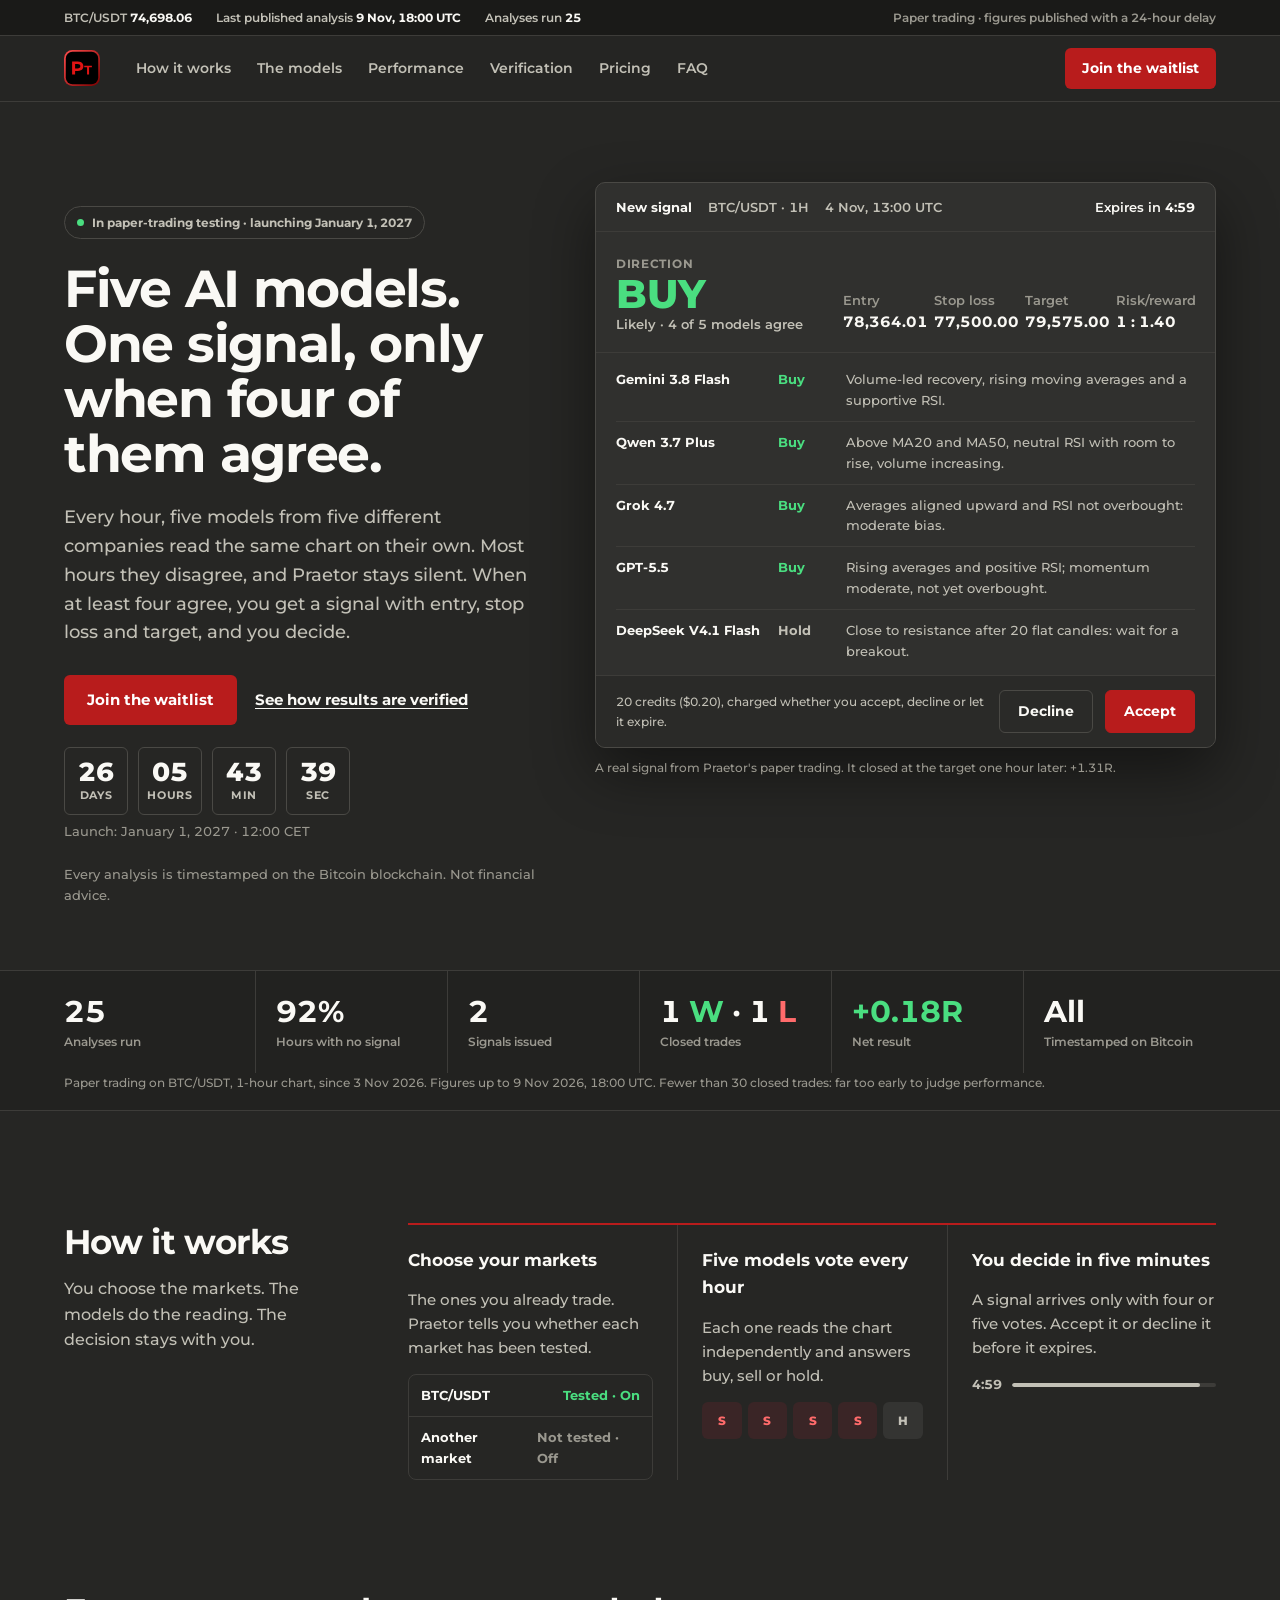
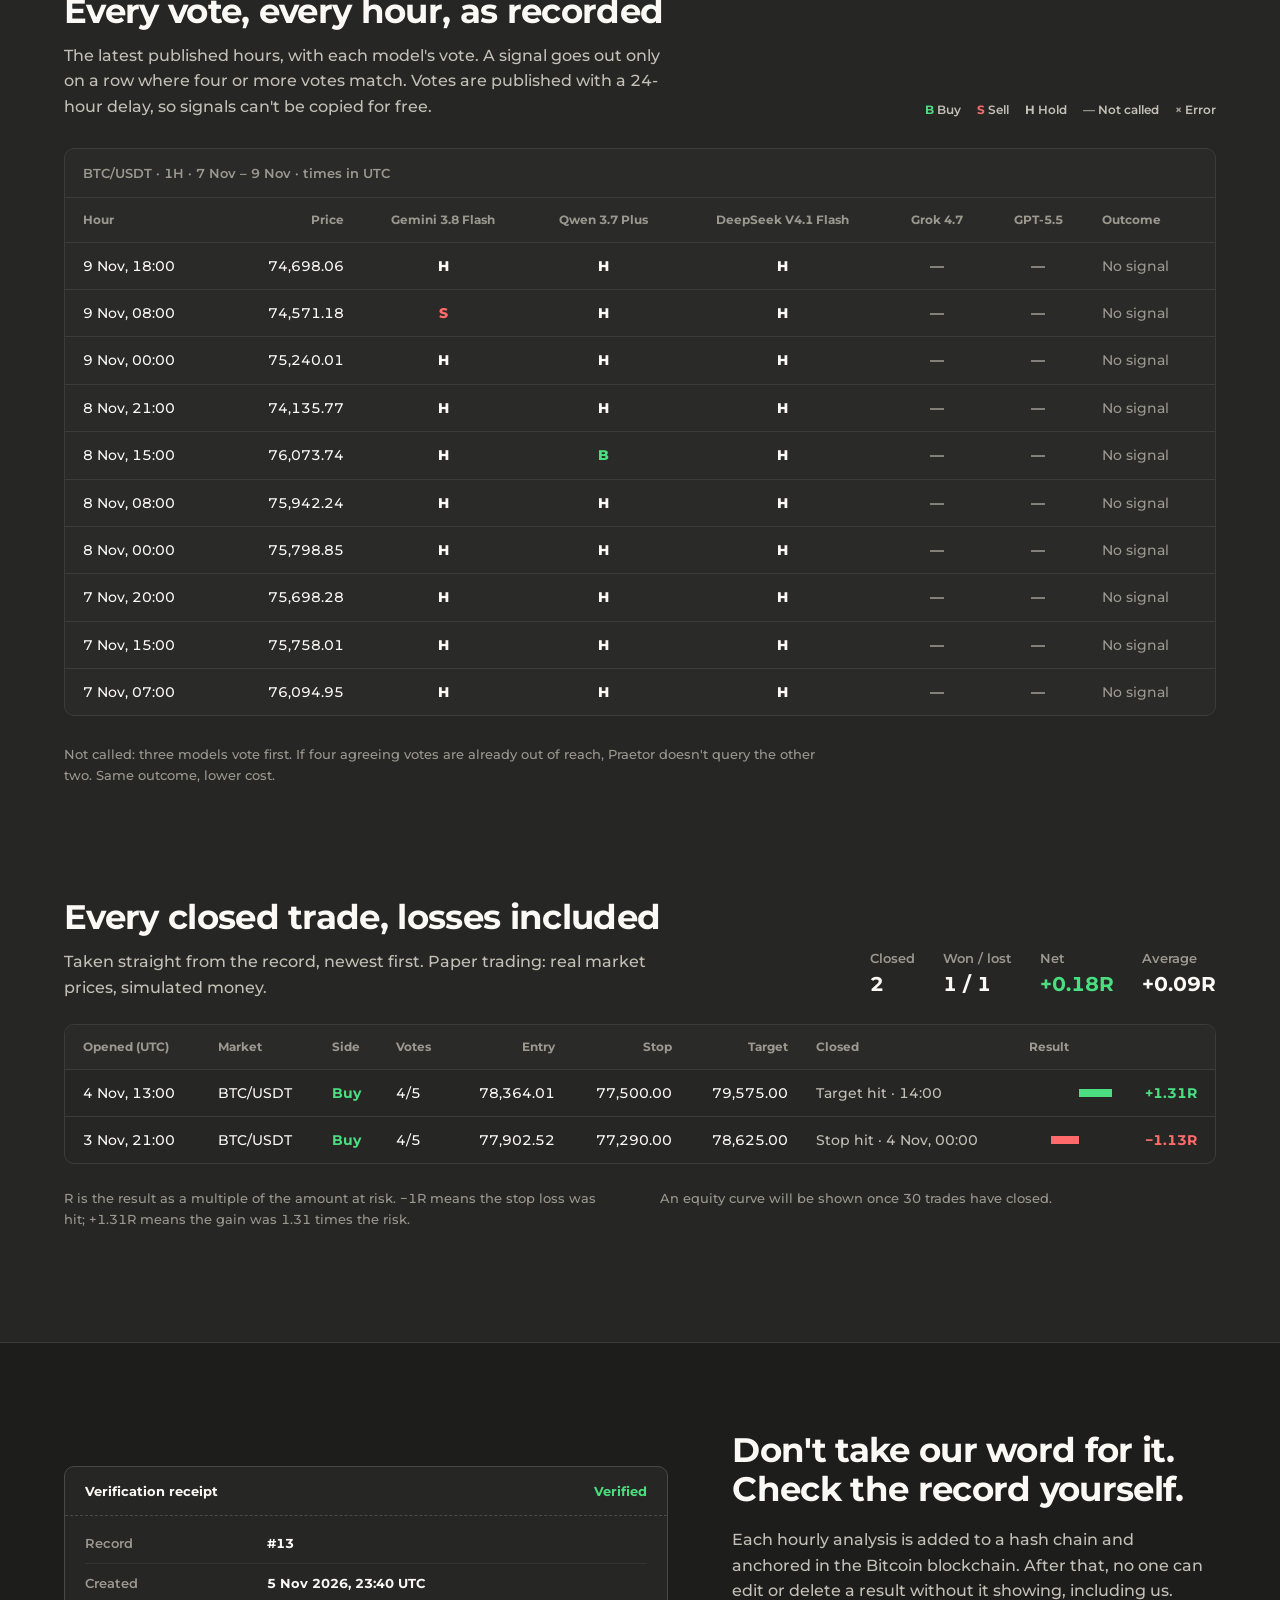
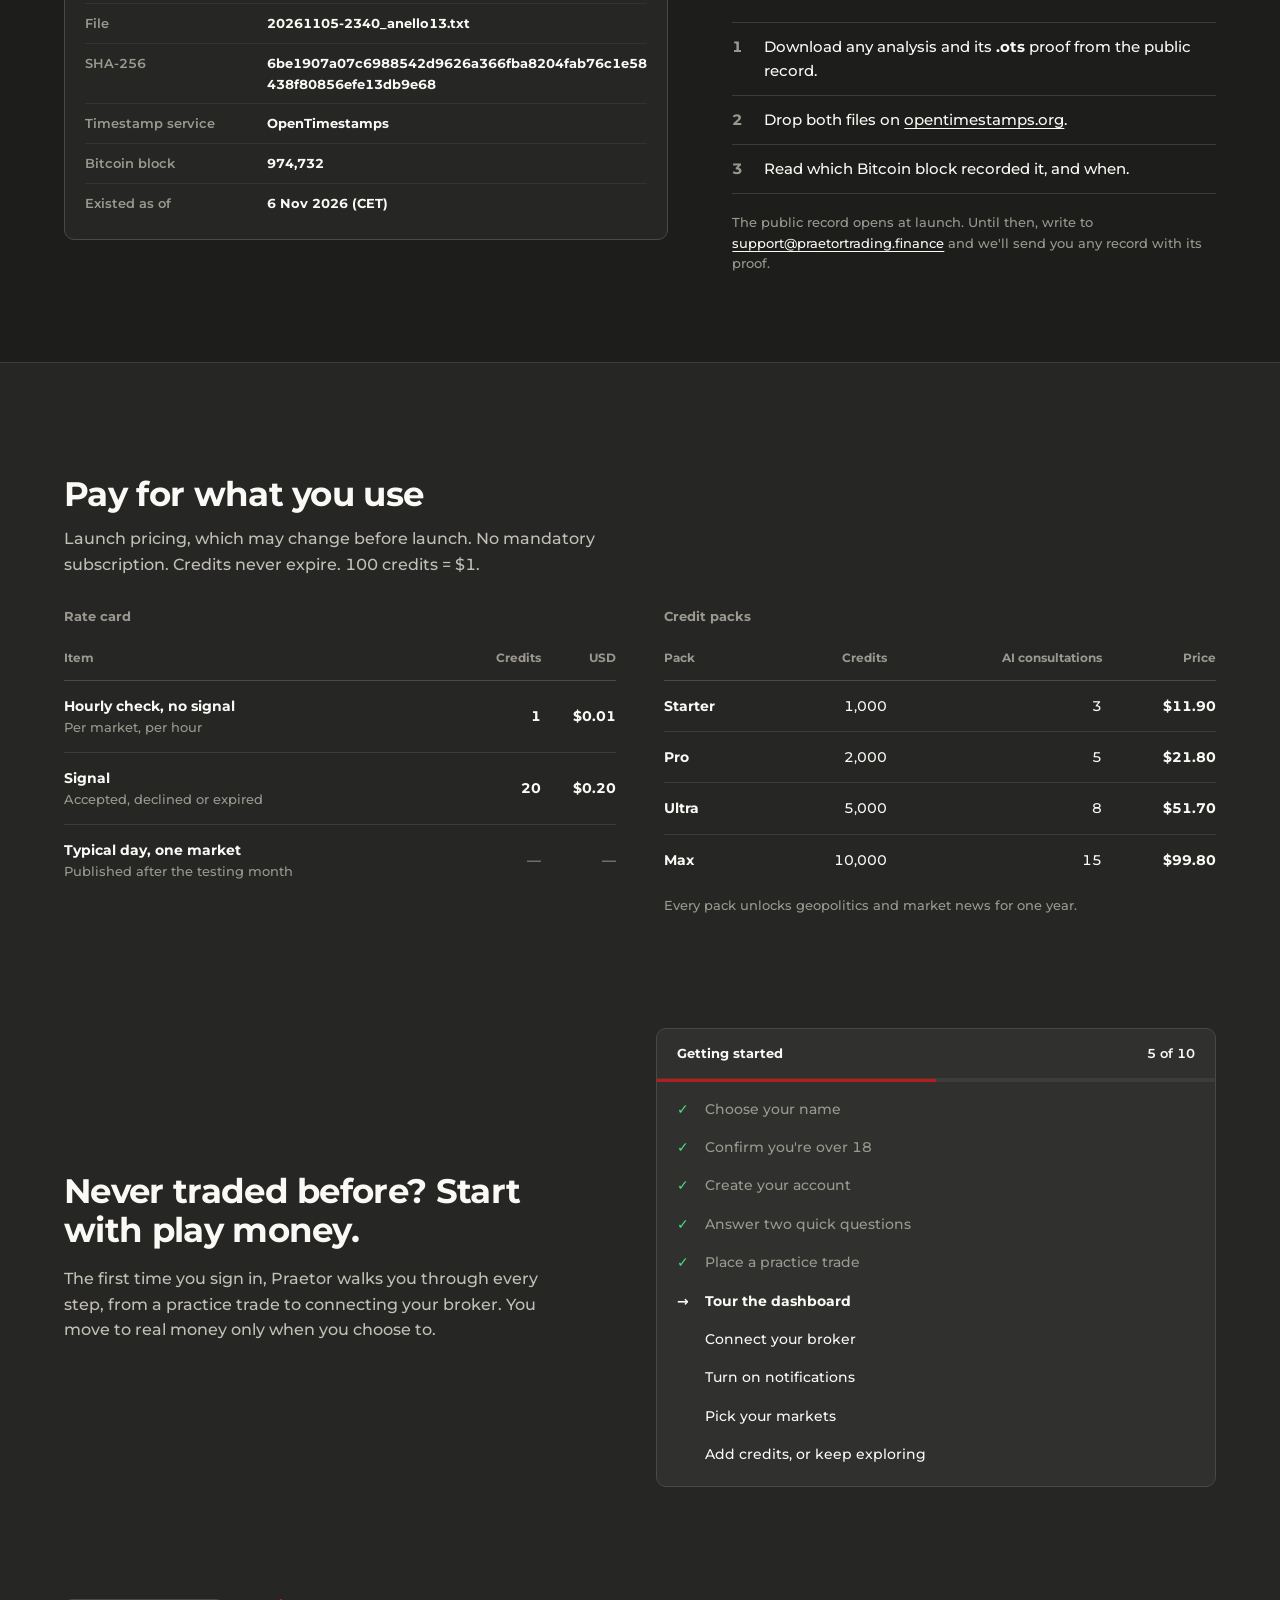
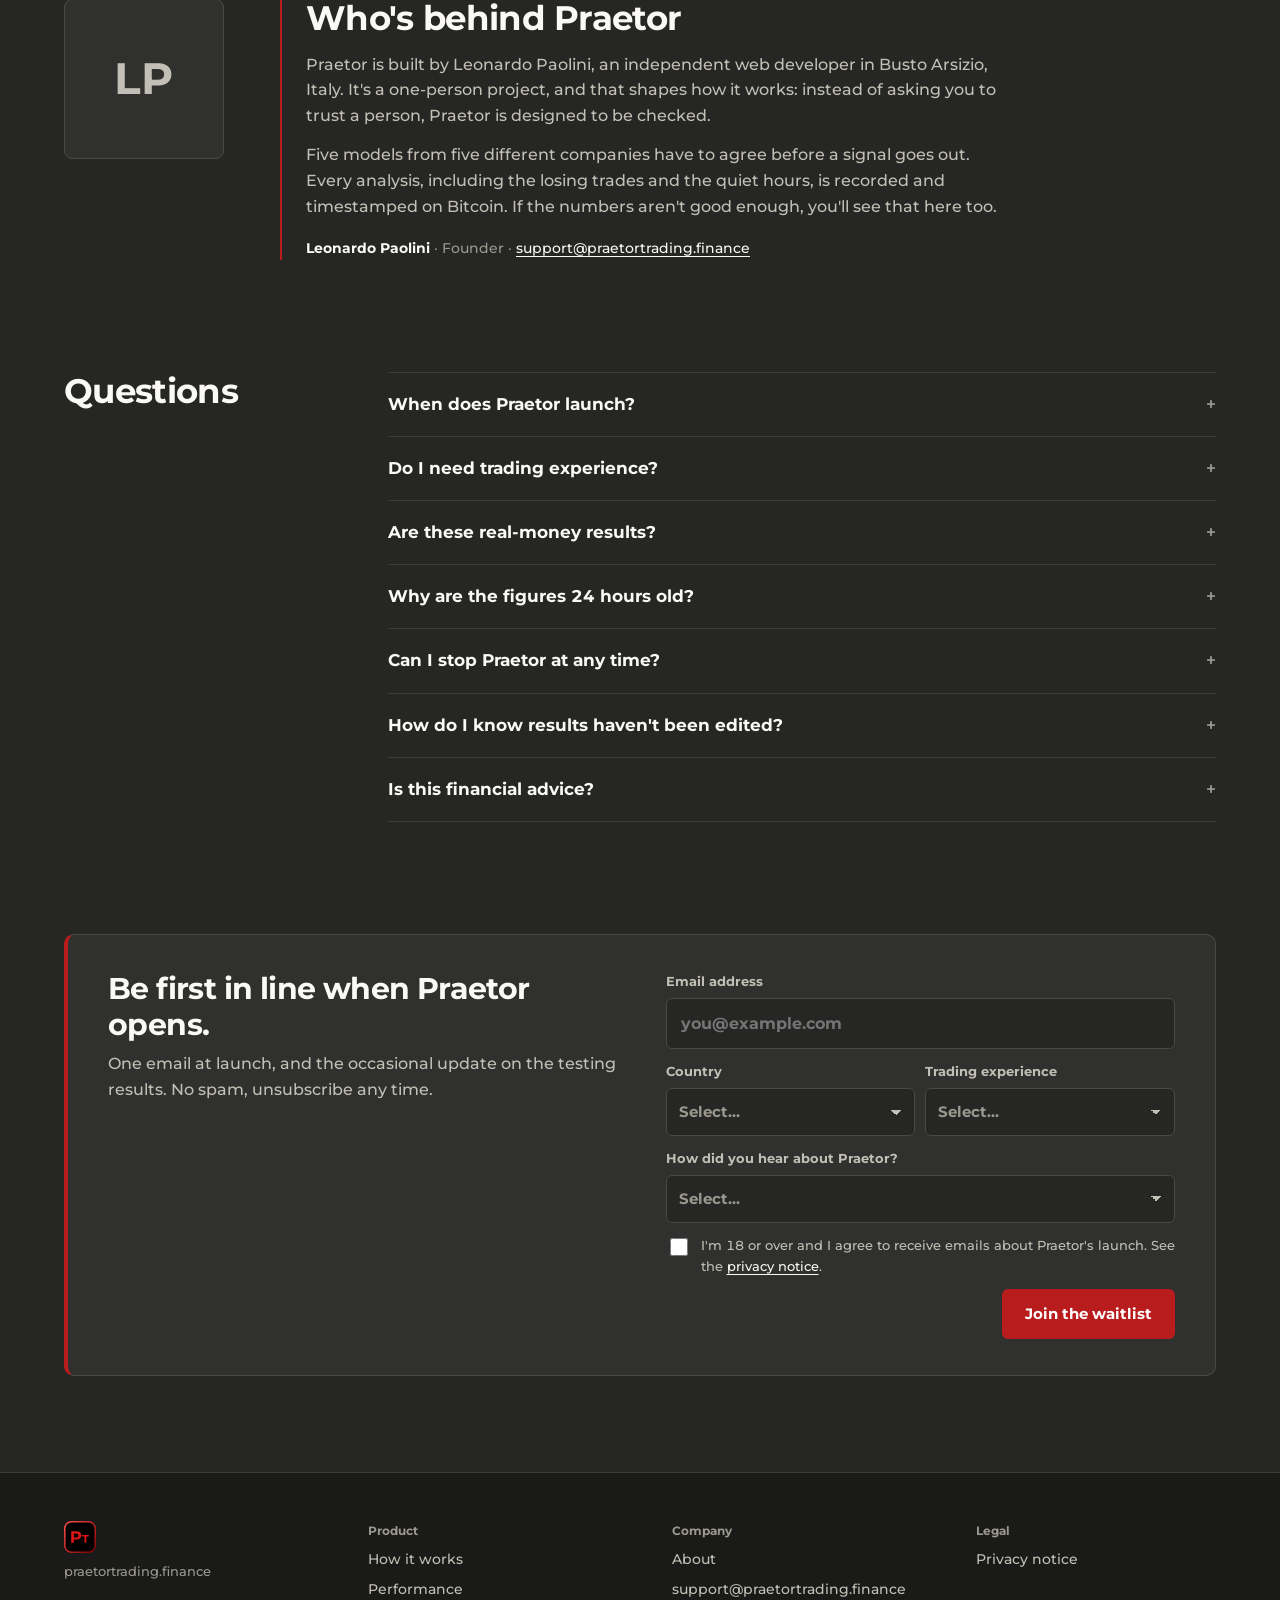
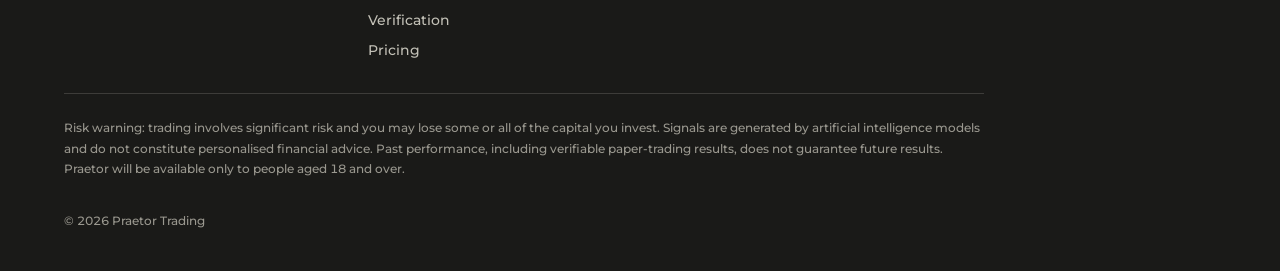
==== index.html @ 39a7a342 "Add files via upload" ====
<!doctype html>
<html lang="en">
<head>
<meta charset="utf-8">
<meta name="viewport" content="width=device-width, initial-scale=1">
<title>Praetor Trading — Five AI models, one signal</title>
<meta name="description" content="Every hour, five AI models from five different companies analyse the same market. Praetor sends a signal only when at least four agree. Every analysis is timestamped on the Bitcoin blockchain.">
<meta name="theme-color" content="#262624">
<meta property="og:type" content="website">
<meta property="og:title" content="Praetor Trading — Five AI models, one signal">
<meta property="og:description" content="A trading signal only when four of five AI models agree. Every analysis timestamped on Bitcoin.">
<meta property="og:url" content="https://praetortrading.finance/">
<link rel="canonical" href="https://praetortrading.finance/">
<link rel="icon" href="assets/logo.svg" type="image/svg+xml">
<link rel="preload" href="assets/fonts/montserrat-latin-700-normal.woff2" as="font" type="font/woff2" crossorigin>
<link rel="stylesheet" href="assets/styles.css">
<script src="assets/countdown.js" defer></script>
<script src="assets/live.js" defer></script>
</head>
<body>

<div class="strip" role="region" aria-label="Status">
<div class="wrap">
<span>BTC/USDT <b data-k="price">74,698.06</b></span>
<span>Last published analysis <b data-k="last">9 Nov, 18:00 UTC</b></span>
<span>Analyses run <b data-k="analyses">25</b></span>
<span class="asof">Paper trading · figures published with a 24-hour delay</span>
</div>
</div>

<header class="site-header">
<div class="wrap">
<a href="#top" aria-label="Praetor Trading home"><img src="assets/logo.svg" width="36" height="36" alt=""></a>
<nav class="nav" aria-label="Main">
<a href="#how">How it works</a>
<a href="#votes">The models</a>
<a href="#performance">Performance</a>
<a href="#verify">Verification</a>
<a href="#pricing">Pricing</a>
<a href="#faq">FAQ</a>
</nav>
<a class="btn btn-primary btn-sm cta" href="#waitlist">Join the waitlist</a>
</div>
</header>

<main id="top">

<section class="wrap hero" aria-labelledby="h-hero">
<div class="hero-copy">
<span class="notice"><i aria-hidden="true"></i>In paper-trading testing · launching January 1, 2027</span>
<h1 id="h-hero">Five AI models.<br>One signal, only when four of them agree.</h1>
<p class="lead">Every hour, five models from five different companies read the same chart on their own. Most hours they disagree, and Praetor stays silent. When at least four agree, you get a signal with entry, stop loss and target, and you decide.</p>
<div class="actions">
<a class="btn btn-primary" href="#waitlist">Join the waitlist</a>
<a href="#verify" style="font-size:15px;font-weight:700">See how results are verified</a>
</div>
<div class="countdown" data-launch="2027-01-01T11:00:00Z" aria-live="polite">
<div class="cd-units"><div><b data-cd="d">--</b><span>days</span></div><div><b data-cd="h">--</b><span>hours</span></div><div><b data-cd="m">--</b><span>min</span></div><div><b data-cd="s">--</b><span>sec</span></div></div>
<p class="cd-note small faint">Launch: January 1, 2027 · 12:00 CET</p>
</div>
<p class="small faint">Every analysis is timestamped on the Bitcoin blockchain. Not financial advice.</p>
</div>

<figure class="hero-visual" style="margin:0">
<div class="panel panel-elevated" role="group" aria-label="Example of a Praetor signal">
<div class="panel-head">
<span class="title">New signal</span>
<span>BTC/USDT · 1H</span>
<span>4 Nov, 13:00 UTC</span>
<span class="end">Expires in <b>4:59</b></span>
</div>
<div class="signal-main">
<div>
<div class="label">Direction</div>
<div class="direction gain">BUY</div>
<div class="small muted" style="font-weight:600">Likely · 4 of 5 models agree</div>
</div>
<div class="levels">
<div><span>Entry</span><b>78,364.01</b></div>
<div><span>Stop loss</span><b>77,500.00</b></div>
<div><span>Target</span><b>79,575.00</b></div>
<div><span>Risk/reward</span><b>1 : 1.40</b></div>
</div>
</div>
<div class="votes">
<div class="vote"><b>Gemini 3.8 Flash</b><b class="gain">Buy</b><span>Volume-led recovery, rising moving averages and a supportive RSI.</span></div>
<div class="vote"><b>Qwen 3.7 Plus</b><b class="gain">Buy</b><span>Above MA20 and MA50, neutral RSI with room to rise, volume increasing.</span></div>
<div class="vote"><b>Grok 4.7</b><b class="gain">Buy</b><span>Averages aligned upward and RSI not overbought: moderate bias.</span></div>
<div class="vote"><b>GPT-5.5</b><b class="gain">Buy</b><span>Rising averages and positive RSI; momentum moderate, not yet overbought.</span></div>
<div class="vote"><b>DeepSeek V4.1 Flash</b><b class="muted">Hold</b><span>Close to resistance after 20 flat candles: wait for a breakout.</span></div>
</div>
<div class="panel-foot">
<p>20 credits ($0.20), charged whether you accept, decline or let it expire.</p>
<span class="fake-btn" aria-hidden="true">Decline</span>
<span class="fake-btn primary" aria-hidden="true">Accept</span>
</div>
</div>
<figcaption class="xsmall faint">A real signal from Praetor's paper trading. It closed at the target one hour later: +1.31R.</figcaption>
</figure>
</section>

<section class="band" aria-label="Activity so far">
<div class="wrap">
<dl class="stats">
<div><dt>Analyses run</dt><dd data-k="analyses">25</dd></div>
<div><dt>Hours with no signal</dt><dd data-k="nosignal">92%</dd></div>
<div><dt>Signals issued</dt><dd data-k="signals">2</dd></div>
<div><dt>Closed trades</dt><dd data-k="wl">1 <span class="gain">W</span> · 1 <span class="loss">L</span></dd></div>
<div><dt>Net result</dt><dd data-k="net" class="gain">+0.18R</dd></div>
<div><dt>Timestamped on Bitcoin</dt><dd>All</dd></div>
</dl>
<p class="band-note">Paper trading on BTC/USDT, 1-hour chart, since <span data-k="since">3 Nov 2026</span>. Figures up to <span data-k="asof">9 Nov 2026, 18:00 UTC</span>. <span data-k="judge">Fewer than 30 closed trades: far too early to judge performance.</span></p>
</div>
</section>

<section id="how" class="wrap section how" aria-labelledby="h-how">
<div class="how-intro">
<h2 id="h-how" class="h2">How it works</h2>
<p class="muted" style="max-width:340px">You choose the markets. The models do the reading. The decision stays with you.</p>
</div>
<ol class="steps">
<li>
<h3>Choose your markets</h3>
<p>The ones you already trade. Praetor tells you whether each market has been tested.</p>
<div class="mini-list" aria-hidden="true">
<div><b>BTC/USDT</b><span class="gain" style="font-weight:700">Tested · On</span></div>
<div><b>Another market</b><span class="faint" style="font-weight:700">Not tested · Off</span></div>
</div>
</li>
<li>
<h3>Five models vote every hour</h3>
<p>Each one reads the chart independently and answers buy, sell or hold.</p>
<div class="chips" aria-hidden="true"><span class="s">S</span><span class="s">S</span><span class="s">S</span><span class="s">S</span><span>H</span></div>
</li>
<li>
<h3>You decide in five minutes</h3>
<p>A signal arrives only with four or five votes. Accept it or decline it before it expires.</p>
<div class="timer" aria-hidden="true"><span>4:59</span><i></i></div>
</li>
</ol>
</section>

<section id="votes" class="wrap section stack" aria-labelledby="h-votes">
<div class="split-head">
<div>
<h2 id="h-votes" class="h2">Every vote, every hour, as recorded</h2>
<p class="lead">The latest published hours, with each model's vote. A signal goes out only on a row where four or more votes match. Votes are published with a 24-hour delay, so signals can't be copied for free.</p>
</div>
<div class="legend"><span><b class="gain">B</b> Buy</span><span><b class="loss">S</b> Sell</span><span><b>H</b> Hold</span><span><b class="faint">—</b> Not called</span><span><b class="faint">×</b> Error</span></div>
</div>
<div class="table-wrap tinted">
<table class="matrix">
<caption data-k="matrixcap">BTC/USDT · 1H · 7 Nov – 9 Nov · times in UTC</caption>
<thead><tr>
<th scope="col">Hour</th><th scope="col" class="num">Price</th>
<th scope="col" class="c">Gemini 3.8 Flash</th><th scope="col" class="c">Qwen 3.7 Plus</th><th scope="col" class="c">DeepSeek V4.1 Flash</th><th scope="col" class="c">Grok 4.7</th><th scope="col" class="c">GPT-5.5</th>
<th scope="col">Outcome</th>
</tr></thead>
<tbody id="matrix-body">
<tr><td>9 Nov, 18:00</td><td class="num">74,698.06</td><td class="c">H</td><td class="c">H</td><td class="c">H</td><td class="c nc">—</td><td class="c nc">—</td><td class="faint">No signal</td></tr>
<tr><td>9 Nov, 08:00</td><td class="num">74,571.18</td><td class="c loss">S</td><td class="c">H</td><td class="c">H</td><td class="c nc">—</td><td class="c nc">—</td><td class="faint">No signal</td></tr>
<tr><td>9 Nov, 00:00</td><td class="num">75,240.01</td><td class="c">H</td><td class="c">H</td><td class="c">H</td><td class="c nc">—</td><td class="c nc">—</td><td class="faint">No signal</td></tr>
<tr><td>8 Nov, 21:00</td><td class="num">74,135.77</td><td class="c">H</td><td class="c">H</td><td class="c">H</td><td class="c nc">—</td><td class="c nc">—</td><td class="faint">No signal</td></tr>
<tr><td>8 Nov, 15:00</td><td class="num">76,073.74</td><td class="c">H</td><td class="c gain">B</td><td class="c">H</td><td class="c nc">—</td><td class="c nc">—</td><td class="faint">No signal</td></tr>
<tr><td>8 Nov, 08:00</td><td class="num">75,942.24</td><td class="c">H</td><td class="c">H</td><td class="c">H</td><td class="c nc">—</td><td class="c nc">—</td><td class="faint">No signal</td></tr>
<tr><td>8 Nov, 00:00</td><td class="num">75,798.85</td><td class="c">H</td><td class="c">H</td><td class="c">H</td><td class="c nc">—</td><td class="c nc">—</td><td class="faint">No signal</td></tr>
<tr><td>7 Nov, 20:00</td><td class="num">75,698.28</td><td class="c">H</td><td class="c">H</td><td class="c">H</td><td class="c nc">—</td><td class="c nc">—</td><td class="faint">No signal</td></tr>
<tr><td>7 Nov, 15:00</td><td class="num">75,758.01</td><td class="c">H</td><td class="c">H</td><td class="c">H</td><td class="c nc">—</td><td class="c nc">—</td><td class="faint">No signal</td></tr>
<tr><td>7 Nov, 07:00</td><td class="num">76,094.95</td><td class="c">H</td><td class="c">H</td><td class="c">H</td><td class="c nc">—</td><td class="c nc">—</td><td class="faint">No signal</td></tr>
</tbody>
</table>
</div>
<p class="small faint" style="max-width:760px">Not called: three models vote first. If four agreeing votes are already out of reach, Praetor doesn't query the other two. Same outcome, lower cost.</p>
</section>

<section id="performance" class="wrap section stack" aria-labelledby="h-perf" style="gap:24px">
<div class="split-head">
<div>
<h2 id="h-perf" class="h2">Every closed trade, losses included</h2>
<p class="lead">Taken straight from the record, newest first. Paper trading: real market prices, simulated money.</p>
</div>
<dl class="summary">
<div><dt>Closed</dt><dd data-k="closed">2</dd></div>
<div><dt>Won / lost</dt><dd data-k="wl2">1 / 1</dd></div>
<div><dt>Net</dt><dd data-k="net" class="gain">+0.18R</dd></div>
<div><dt>Average</dt><dd data-k="avg">+0.09R</dd></div>
</dl>
</div>
<div class="table-wrap">
<table class="perf">
<thead><tr>
<th scope="col">Opened (UTC)</th><th scope="col">Market</th><th scope="col">Side</th><th scope="col">Votes</th>
<th scope="col" class="num">Entry</th><th scope="col" class="num">Stop</th><th scope="col" class="num">Target</th>
<th scope="col">Closed</th><th scope="col" style="width:200px">Result</th>
</tr></thead>
<tbody id="perf-body">
<tr><td>4 Nov, 13:00</td><td>BTC/USDT</td><td class="gain"><b>Buy</b></td><td>4/5</td><td class="num">78,364.01</td><td class="num">77,500.00</td><td class="num">79,575.00</td><td class="muted">Target hit · 14:00</td><td><div class="rbar"><i><span style="width:50%"></span><span style="width:32.8%;background:var(--gain)"></span></i><b class="gain">+1.31R</b></div></td></tr>
<tr><td>3 Nov, 21:00</td><td>BTC/USDT</td><td class="gain"><b>Buy</b></td><td>4/5</td><td class="num">77,902.52</td><td class="num">77,290.00</td><td class="num">78,625.00</td><td class="muted">Stop hit · 4 Nov, 00:00</td><td><div class="rbar"><i style="justify-content:flex-end"><span style="width:28.2%;background:var(--loss)"></span><span style="width:50%"></span></i><b class="loss">−1.13R</b></div></td></tr>
</tbody>
</table>
</div>
<div class="foot-notes">
<span>R is the result as a multiple of the amount at risk. −1R means the stop loss was hit; +1.31R means the gain was 1.31 times the risk.</span>
<span>An equity curve will be shown once 30 trades have closed.</span>
</div>
</section>

<section id="verify" class="verify" aria-labelledby="h-verify">
<div class="wrap">
<div class="receipt">
<div class="receipt-head"><span>Verification receipt</span><span class="gain">Verified</span></div>
<dl>
<div><dt>Record</dt><dd>#13</dd></div>
<div><dt>Created</dt><dd>5 Nov 2026, 23:40 UTC</dd></div>
<div><dt>File</dt><dd>20261105-2340_anello13.txt</dd></div>
<div><dt>SHA-256</dt><dd>6be1907a07c6988542d9626a366fba8204fab76c1e58438f80856efe13db9e68</dd></div>
<div><dt>Timestamp service</dt><dd>OpenTimestamps</dd></div>
<div><dt>Bitcoin block</dt><dd>974,732</dd></div>
<div><dt>Existed as of</dt><dd>6 Nov 2026 (CET)</dd></div>
</dl>
</div>
<div class="verify-copy">
<h2 id="h-verify" class="h2">Don't take our word for it. Check the record yourself.</h2>
<p class="muted">Each hourly analysis is added to a hash chain and anchored in the Bitcoin blockchain. After that, no one can edit or delete a result without it showing, including us.</p>
<ol class="numbered">
<li><b>1</b><span>Download any analysis and its <b>.ots</b> proof from the public record.</span></li>
<li><b>2</b><span>Drop both files on <a href="https://opentimestamps.org" rel="noopener">opentimestamps.org</a>.</span></li>
<li><b>3</b><span>Read which Bitcoin block recorded it, and when.</span></li>
</ol>
<p class="small faint">The public record opens at launch. Until then, write to <a href="mailto:support@praetortrading.finance">support@praetortrading.finance</a> and we'll send you any record with its proof.</p>
</div>
</div>
</section>

<section id="pricing" class="wrap section stack" aria-labelledby="h-pricing">
<div style="display:flex;flex-direction:column;gap:12px">
<h2 id="h-pricing" class="h2">Pay for what you use</h2>
<p class="lead">Launch pricing, which may change before launch. No mandatory subscription. Credits never expire. 100 credits = $1.</p>
</div>
<div class="pricing">
<div>
<span class="small faint" style="font-weight:700">Rate card</span>
<table class="plain">
<thead><tr><th scope="col">Item</th><th scope="col" class="num">Credits</th><th scope="col" class="num">USD</th></tr></thead>
<tbody>
<tr><td><b>Hourly check, no signal</b><span class="sub">Per market, per hour</span></td><td class="num"><b>1</b></td><td class="num"><b>$0.01</b></td></tr>
<tr><td><b>Signal</b><span class="sub">Accepted, declined or expired</span></td><td class="num"><b>20</b></td><td class="num"><b>$0.20</b></td></tr>
<tr><td><b>Typical day, one market</b><span class="sub">Published after the testing month</span></td><td class="num faint">—</td><td class="num faint">—</td></tr>
</tbody>
</table>
</div>
<div>
<span class="small faint" style="font-weight:700">Credit packs</span>
<div style="overflow-x:auto">
<table class="plain" style="min-width:440px">
<thead><tr><th scope="col">Pack</th><th scope="col" class="num">Credits</th><th scope="col" class="num">AI consultations</th><th scope="col" class="num">Price</th></tr></thead>
<tbody>
<tr><td><b>Starter</b></td><td class="num">1,000</td><td class="num">3</td><td class="num"><b>$11.90</b></td></tr>
<tr><td><b>Pro</b></td><td class="num">2,000</td><td class="num">5</td><td class="num"><b>$21.80</b></td></tr>
<tr><td><b>Ultra</b></td><td class="num">5,000</td><td class="num">8</td><td class="num"><b>$51.70</b></td></tr>
<tr><td><b>Max</b></td><td class="num">10,000</td><td class="num">15</td><td class="num"><b>$99.80</b></td></tr>
</tbody>
</table>
</div>
<span class="small faint">Every pack unlocks geopolitics and market news for one year.</span>
</div>
</div>
</section>

<section class="wrap section onboard" aria-labelledby="h-start">
<div>
<h2 id="h-start" class="h2">Never traded before? Start with play money.</h2>
<p class="muted" style="max-width:480px">The first time you sign in, Praetor walks you through every step, from a practice trade to connecting your broker. You move to real money only when you choose to.</p>
</div>
<div class="panel checklist" aria-label="Getting started checklist, example">
<div class="panel-head"><span class="title">Getting started</span><span class="end faint">5 of 10</span></div>
<div class="progress"><i></i></div>
<ol>
<li class="done"><span aria-hidden="true">✓</span>Choose your name</li>
<li class="done"><span aria-hidden="true">✓</span>Confirm you're over 18</li>
<li class="done"><span aria-hidden="true">✓</span>Create your account</li>
<li class="done"><span aria-hidden="true">✓</span>Answer two quick questions</li>
<li class="done"><span aria-hidden="true">✓</span>Place a practice trade</li>
<li class="now"><span aria-hidden="true">→</span>Tour the dashboard</li>
<li><span></span>Connect your broker</li>
<li><span></span>Turn on notifications</li>
<li><span></span>Pick your markets</li>
<li><span></span>Add credits, or keep exploring</li>
</ol>
</div>
</section>

<section id="about" class="wrap section founder" aria-labelledby="h-about">
<div class="portrait">
<!-- PHOTO: replace this div with <img src="assets/leonardo.jpg" alt="Leonardo Paolini" width="160" height="160"> -->
<div class="avatar" role="img" aria-label="Leonardo Paolini">LP</div>
</div>
<div class="founder-copy">
<h2 id="h-about" class="h2">Who's behind Praetor</h2>
<p>Praetor is built by Leonardo Paolini, an independent web developer in Busto Arsizio, Italy. It's a one-person project, and that shapes how it works: instead of asking you to trust a person, Praetor is designed to be checked.</p>
<p>Five models from five different companies have to agree before a signal goes out. Every analysis, including the losing trades and the quiet hours, is recorded and timestamped on Bitcoin. If the numbers aren't good enough, you'll see that here too.</p>
<p class="sign"><b>Leonardo Paolini</b><span class="faint"> · Founder · <a href="mailto:support@praetortrading.finance">support@praetortrading.finance</a></span></p>
</div>
</section>

<section id="faq" class="wrap section faq" aria-labelledby="h-faq">
<h2 id="h-faq" class="h2">Questions</h2>
<div class="faq-list">
<details><summary>When does Praetor launch?</summary><p>Praetor launches on January 1, 2027 at 12:00 CET. Until then it is being tested with paper trading. Join the waitlist and we'll email you when it opens.</p></details>
<details><summary>Do I need trading experience?</summary><p>No. You choose your markets, receive signals and decide whether to accept them. The onboarding starts with a practice trade using play money.</p></details>
<details><summary>Are these real-money results?</summary><p>No. The figures on this page come from paper trading: real market prices, simulated money.</p></details>
<details><summary>Why are the figures 24 hours old?</summary><p>So that the signals stay useful to the people who pay for them. The full record, with nothing removed, is still public after the delay.</p></details>
<details><summary>Can I stop Praetor at any time?</summary><p>Yes. You can pause signals whenever you like, or stop Praetor completely. Stopping closes any open trades.</p></details>
<details><summary>How do I know results haven't been edited?</summary><p>Every analysis is anchored in the Bitcoin blockchain, so it can be checked independently on opentimestamps.org.</p></details>
<details><summary>Is this financial advice?</summary><p>No. Signals are generated by AI models and are not personalised financial advice. Every trade is your decision.</p></details>
</div>
</section>

<section id="waitlist" class="wrap waitlist" aria-labelledby="h-waitlist">
<div class="waitlist-box">
<div>
<h2 id="h-waitlist">Be first in line when Praetor opens.</h2>
<p class="muted">One email at launch, and the occasional update on the testing results. No spam, unsubscribe any time.</p>
</div>
<!-- WAITLIST: Brevo form "Waitlist sito". Field names match the Brevo contact attributes. -->
<form class="form" id="waitlist-form" action="https://54488803.sibforms.com/serve/[base64]" method="post">
<label class="field">Email address
<input type="email" name="EMAIL" autocomplete="email" required placeholder="you@example.com">
</label>
<div class="form-row">
<label class="field">Country
<select name="PAESE" autocomplete="country-name" required>
<option value="" selected disabled>Select…</option>
<option>United States</option><option>United Kingdom</option><option>Italy</option><option>Germany</option><option>France</option><option>Canada</option><option>Spain</option><option>Netherlands</option><option>Switzerland</option><option>Australia</option><option>Other</option>
</select>
</label>
<label class="field">Trading experience
<select name="EXPERIENCE" required>
<option value="" selected disabled>Select…</option>
<option>New to trading</option><option>Some experience</option><option>Experienced trader</option>
</select>
</label>
</div>
<label class="field">How did you hear about Praetor?
<select name="SOURCE" required>
<option value="" selected disabled>Select…</option>
<option>TikTok</option><option>YouTube</option><option>Instagram</option><option>X (Twitter)</option><option>Facebook</option><option>Friend or family</option><option>Search engine</option><option>Other</option>
</select>
</label>
<label class="consent"><input type="checkbox" name="OPT_IN" value="1" required><span>I'm 18 or over and I agree to receive emails about Praetor's launch. See the <a href="privacy.html">privacy notice</a>.</span></label>
<input class="hp" type="text" name="email_address_check" value="" tabindex="-1" autocomplete="off" aria-hidden="true">
<input type="hidden" name="locale" value="en">
<button class="btn btn-primary" type="submit">Join the waitlist</button>
<p class="form-msg" role="status" hidden></p>
</form>
</div>
</section>

</main>

<footer class="site-footer">
<div class="wrap">
<div class="footer-cols">
<div><img src="assets/logo.svg" width="32" height="32" alt="Praetor Trading"><span class="small faint">praetortrading.finance</span></div>
<nav aria-label="Product"><b>Product</b><a href="#how">How it works</a><a href="#performance">Performance</a><a href="#verify">Verification</a><a href="#pricing">Pricing</a></nav>
<nav aria-label="Company"><b>Company</b><a href="#about">About</a><a href="mailto:support@praetortrading.finance">support@praetortrading.finance</a></nav>
<nav aria-label="Legal"><b>Legal</b><a href="privacy.html">Privacy notice</a></nav>
</div>
<p class="risk">Risk warning: trading involves significant risk and you may lose some or all of the capital you invest. Signals are generated by artificial intelligence models and do not constitute personalised financial advice. Past performance, including verifiable paper-trading results, does not guarantee future results. Praetor will be available only to people aged 18 and over.</p>
<span class="xsmall faint">© 2026 Praetor Trading</span>
</div>
</footer>

</body>
</html>
---- assets/styles.css ----
/* Praetor Trading — public site styles */
@font-face{font-family:"Montserrat";font-style:normal;font-weight:500;font-display:swap;src:url(fonts/montserrat-latin-500-normal.woff2) format("woff2")}
@font-face{font-family:"Montserrat";font-style:normal;font-weight:600;font-display:swap;src:url(fonts/montserrat-latin-600-normal.woff2) format("woff2")}
@font-face{font-family:"Montserrat";font-style:normal;font-weight:700;font-display:swap;src:url(fonts/montserrat-latin-700-normal.woff2) format("woff2")}
@font-face{font-family:"Montserrat";font-style:normal;font-weight:800;font-display:swap;src:url(fonts/montserrat-latin-800-normal.woff2) format("woff2")}

:root{
  --bg:#262624; --bg-deep:#1d1d1b; --bg-band:#222220; --bg-bar:#1a1a18;
  --surface:#30302e; --surface-2:#2a2a28;
  --line:#3d3c39; --line-strong:#4a4945;
  --text:#faf9f5; --muted:#c2c0b6; --faint:#9a988f;
  --gain:#4ade80; --loss:#ff6b6b; --brand:#b81c1c; --brand-hover:#9e1717;
  --radius:10px; --radius-sm:6px;
  --wrap:1200px;
}
*{box-sizing:border-box}
html{scroll-behavior:smooth;-webkit-text-size-adjust:100%}
body{margin:0;background:var(--bg);color:var(--text);font-family:Montserrat,system-ui,sans-serif;font-size:16px;font-weight:500;line-height:1.6;font-variant-numeric:tabular-nums}
a{color:var(--text);text-underline-offset:3px}
a:hover{color:#fff}
img,svg{display:block}
h1,h2,h3,p{margin:0}
.wrap{max-width:var(--wrap);margin:0 auto;padding:0 24px}
.muted{color:var(--muted)} .faint{color:var(--faint)}
.gain{color:var(--gain)} .loss{color:var(--loss)}
.small{font-size:13px} .xsmall{font-size:12px}
.visually-hidden{position:absolute;width:1px;height:1px;overflow:hidden;clip:rect(0 0 0 0);white-space:nowrap}
:focus-visible{outline:2px solid var(--text);outline-offset:3px}
@media (prefers-reduced-motion:reduce){html{scroll-behavior:auto}*{transition:none!important}}

/* Buttons */
.btn{display:inline-flex;align-items:center;justify-content:center;min-height:46px;padding:12px 22px;border-radius:var(--radius-sm);font:inherit;font-size:15px;font-weight:700;text-decoration:none;cursor:pointer;border:1px solid transparent;transition:background-color .15s ease,border-color .15s ease}
.btn-primary{background:var(--brand);color:#fff}
.btn-primary:hover{background:var(--brand-hover);color:#fff}
.btn-ghost{border-color:#6a6964;color:var(--text);background:transparent}
.btn-ghost:hover{border-color:var(--text)}
.btn-sm{min-height:40px;padding:8px 16px;font-size:14px}

/* Status strip + header */
.strip{background:var(--bg-bar);border-bottom:1px solid var(--line);font-size:12px;font-weight:600;color:var(--muted)}
.strip .wrap{display:flex;flex-wrap:wrap;gap:6px 24px;padding-top:8px;padding-bottom:8px}
.strip b{color:var(--text)}
.strip .asof{margin-left:auto;color:var(--faint)}
.site-header{position:sticky;top:0;z-index:10;background:rgba(38,38,36,.96);backdrop-filter:saturate(1.2) blur(6px);border-bottom:1px solid var(--line)}
.site-header .wrap{display:flex;flex-wrap:wrap;align-items:center;gap:10px 36px;padding-top:12px;padding-bottom:12px}
.nav{display:flex;flex-wrap:wrap;gap:4px 26px;font-size:14px;font-weight:600}
.nav a{text-decoration:none;color:var(--muted)}
.nav a:hover{color:var(--text)}
.site-header .cta{margin-left:auto}

/* Sections */
.section{padding-top:112px}
.h2{font-size:34px;line-height:1.15;font-weight:700;letter-spacing:-.02em}
.lead{color:var(--muted);max-width:620px}

/* Hero */
.hero{display:flex;flex-wrap:wrap;gap:56px;align-items:flex-start;padding-top:80px;padding-bottom:64px}
.hero-copy{flex:1 1 400px;min-width:0;display:flex;flex-direction:column;gap:22px;padding-top:24px}
.hero h1{font-size:clamp(36px,5vw,52px);line-height:1.06;font-weight:700;letter-spacing:-.025em}
.hero-copy .lead{font-size:18px;max-width:480px}
.notice{display:inline-flex;align-self:flex-start;gap:8px;align-items:center;padding:6px 12px;border:1px solid var(--line-strong);border-radius:999px;font-size:12px;font-weight:700;color:var(--muted)}
.notice i{width:7px;height:7px;border-radius:50%;background:var(--gain)}
.actions{display:flex;flex-wrap:wrap;align-items:center;gap:18px;padding-top:6px}
.hero-visual{flex:1.35 1 520px;min-width:0;display:flex;flex-direction:column;gap:10px}

/* Signal panel */
.panel{background:var(--surface);border:1px solid var(--line-strong);border-radius:var(--radius);overflow:hidden}
.panel-elevated{box-shadow:0 24px 60px rgba(0,0,0,.45)}
.panel-head{display:flex;flex-wrap:wrap;align-items:center;gap:10px 16px;padding:14px 20px;border-bottom:1px solid var(--line);font-size:13px;font-weight:600;color:var(--muted)}
.panel-head .title{color:var(--text);font-weight:700}
.panel-head .end{margin-left:auto;color:var(--text)}
.signal-main{display:flex;flex-wrap:wrap;gap:20px 40px;align-items:flex-end;padding:22px 20px 18px;border-bottom:1px solid var(--line)}
.label{font-size:12px;font-weight:700;color:var(--faint);letter-spacing:.06em;text-transform:uppercase}
.direction{font-size:40px;line-height:1;font-weight:800}
.levels{flex:1 1 300px;display:grid;grid-template-columns:repeat(4,minmax(0,1fr));gap:12px;font-size:13px}
.levels span{display:block;color:var(--faint);font-weight:600;white-space:nowrap}
.levels b{white-space:nowrap}
.levels b{font-size:15px}
.votes{padding:6px 20px 4px}
.vote{display:grid;grid-template-columns:150px 56px 1fr;gap:12px;padding:10px 0;border-bottom:1px solid var(--line);font-size:13px;align-items:baseline}
.vote:last-child{border-bottom:0}
.vote span{color:var(--muted)}
.panel-foot{display:flex;flex-wrap:wrap;align-items:center;gap:12px;padding:14px 20px;background:var(--surface-2);border-top:1px solid var(--line)}
.panel-foot p{flex:1 1 220px;font-size:12px;color:var(--muted)}
.fake-btn{font-size:14px;font-weight:700;padding:9px 18px;border-radius:var(--radius-sm);border:1px solid var(--line-strong)}
.fake-btn.primary{background:var(--brand);border-color:var(--brand);color:#fff}

/* Stats band */
.band{background:var(--bg-band);border-top:1px solid var(--line);border-bottom:1px solid var(--line)}
.stats{display:grid;grid-template-columns:repeat(auto-fit,minmax(170px,1fr));margin:0}
.stats div{padding:24px 20px 22px;border-right:1px solid var(--line);display:flex;flex-direction:column-reverse;gap:4px}
.stats div:first-child{padding-left:0}
.stats div:last-child{border-right:0}
.stats dt{font-size:12px;font-weight:600;color:var(--faint)}
.stats dd{margin:0;font-size:30px;line-height:1.1;font-weight:700}
.band-note{padding-bottom:18px;font-size:12px;color:var(--faint)}

/* How it works */
.how{display:flex;flex-wrap:wrap;gap:40px 64px}
.how-intro{flex:1 1 280px;min-width:0;display:flex;flex-direction:column;gap:14px}
.steps{flex:999 1 640px;min-width:0;display:grid;grid-template-columns:repeat(auto-fit,minmax(220px,1fr));border-top:2px solid var(--brand);margin:0;padding:0;list-style:none}
.steps li{padding:22px 24px 0;display:flex;flex-direction:column;gap:14px;border-left:1px solid var(--line)}
.steps li:first-child{padding-left:0;border-left:0}
.steps li:last-child{padding-right:0}
.steps h3{font-size:17px;font-weight:700}
.steps p{color:var(--muted);font-size:15px}
.mini-list{border:1px solid var(--line);border-radius:8px;font-size:13px}
.mini-list div{display:flex;justify-content:space-between;gap:8px;padding:10px 12px}
.mini-list div+div{border-top:1px solid var(--line)}
.chips{display:flex;gap:6px;font-size:12px;font-weight:800}
.chips span{flex:1;text-align:center;padding:9px 0;border-radius:var(--radius-sm);background:#343432;color:var(--muted)}
.chips .s{background:#3a2526;color:var(--loss)}
.timer{display:flex;align-items:center;gap:10px;font-size:13px;font-weight:700;color:var(--muted)}
.timer i{flex:1;height:4px;border-radius:2px;background:var(--line);position:relative;overflow:hidden}
.timer i::after{content:"";position:absolute;inset:0 8% 0 0;background:var(--muted);border-radius:2px}

/* Tables */
.table-wrap{overflow-x:auto;border:1px solid var(--line);border-radius:var(--radius)}
.table-wrap.tinted{background:var(--surface-2)}
table{width:100%;border-collapse:collapse;font-size:14px}
caption{text-align:left;padding:14px 18px;font-size:13px;font-weight:600;color:var(--faint);border-bottom:1px solid var(--line)}
th{text-align:left;font-size:12px;font-weight:700;color:var(--faint);padding:12px 14px}
td{padding:12px 14px;border-top:1px solid var(--line)}
th:first-child,td:first-child{padding-left:18px}
th:last-child,td:last-child{padding-right:18px}
.num{text-align:right}
.c{text-align:center}
.matrix{min-width:820px}
.matrix td.c{font-weight:800}
.matrix .nc{color:var(--faint);font-weight:500}
.matrix tr.signal td{background:#33272a;border-top:1px solid var(--brand);border-bottom:1px solid var(--brand);font-weight:700}
.legend{display:flex;flex-wrap:wrap;gap:8px 16px;font-size:12px;font-weight:600;color:var(--muted)}
.split-head{display:flex;flex-wrap:wrap;justify-content:space-between;align-items:flex-end;gap:16px 48px}
.split-head > div:first-child{flex:1 1 460px;display:flex;flex-direction:column;gap:12px}
.stack{display:flex;flex-direction:column;gap:28px}

/* Performance */
.summary{margin:0;display:flex;flex-wrap:wrap;gap:8px 28px;font-size:13px}
.summary dt{color:var(--faint);font-weight:600}
.summary dd{margin:0;font-size:20px;font-weight:700}
.perf{min-width:900px}
.perf thead tr{background:var(--surface-2)}
.rbar{display:flex;align-items:center;gap:10px}
.rbar i{flex:1;height:8px;display:flex}
.rbar i span{display:block;height:8px}
.rbar b{min-width:58px;text-align:right}
.foot-notes{display:flex;flex-wrap:wrap;gap:12px 40px;font-size:13px;color:var(--faint)}
.foot-notes span{flex:1 1 320px}

/* Verification */
.verify{background:var(--bg-deep);border-top:1px solid var(--line);border-bottom:1px solid var(--line);margin-top:112px}
.verify .wrap{display:flex;flex-wrap:wrap-reverse;gap:48px 64px;align-items:center;padding-top:88px;padding-bottom:88px}
.receipt{flex:1.2 1 480px;min-width:0;border:1px solid var(--line-strong);border-radius:var(--radius);background:var(--bg)}
.receipt-head{display:flex;justify-content:space-between;flex-wrap:wrap;gap:8px;padding:14px 20px;border-bottom:1px dashed var(--line-strong);font-size:13px;font-weight:700}
.receipt dl{margin:0;padding:8px 20px 16px;font-size:13px}
.receipt dl div{display:grid;grid-template-columns:170px 1fr;gap:12px;padding:9px 0;border-bottom:1px solid #33332f}
.receipt dl div:last-child{border-bottom:0}
.receipt dt{color:var(--faint);font-weight:600}
.receipt dd{margin:0;font-weight:700;word-break:break-all}
.verify-copy{flex:1 1 380px;min-width:0;display:flex;flex-direction:column;gap:18px}
.numbered{margin:0;padding:0;list-style:none;border-top:1px solid var(--line);font-size:15px}
.numbered li{display:grid;grid-template-columns:32px 1fr;padding:12px 0;border-bottom:1px solid var(--line)}
.numbered li > b{color:var(--faint)}

/* Pricing */
.pricing{display:flex;flex-wrap:wrap;gap:32px 48px;align-items:flex-start}
.pricing > div{flex:1 1 420px;min-width:0;display:flex;flex-direction:column;gap:10px}
.plain td,.plain th{padding-left:0!important;padding-right:0!important}
.plain thead tr{border-bottom:1px solid var(--line-strong)}
.plain td{padding-top:14px;padding-bottom:14px}
.plain tbody tr:first-child td{border-top:0}
.sub{display:block;font-size:13px;color:var(--faint);font-weight:500}

/* Onboarding */
.onboard{display:flex;flex-wrap:wrap;gap:40px 72px;align-items:center}
.onboard > div:first-child{flex:1 1 400px;min-width:0;display:flex;flex-direction:column;gap:16px}
.checklist{flex:1 1 440px;min-width:0}
.progress{height:3px;background:var(--line)}
.progress i{display:block;width:50%;height:3px;background:var(--brand)}
.checklist ol{margin:0;padding:8px 20px 12px;list-style:none;font-size:14px}
.checklist li{display:flex;gap:12px;padding:8px 0}
.checklist li span{width:16px;font-weight:800}
.checklist li.done{color:var(--faint)}
.checklist li.done span{color:var(--gain)}
.checklist li.now{font-weight:700}

/* FAQ */
.faq{display:flex;flex-wrap:wrap;gap:32px 64px}
.faq .h2{flex:1 1 260px}
.faq-list{flex:999 1 600px;min-width:0;border-top:1px solid var(--line)}
details{border-bottom:1px solid var(--line);padding:18px 0}
summary{cursor:pointer;list-style:none;font-size:17px;font-weight:700;display:flex;justify-content:space-between;gap:16px}
summary::-webkit-details-marker{display:none}
summary::after{content:"+";color:var(--faint);font-weight:600}
details[open] summary::after{content:"\2212"}
details p{margin-top:10px;color:var(--muted)}

/* Waitlist */
.waitlist{padding-top:112px;padding-bottom:96px}
.waitlist-box{border:1px solid var(--line-strong);border-left:4px solid var(--brand);border-radius:var(--radius);background:var(--surface);padding:36px 40px;display:flex;flex-wrap:wrap;align-items:flex-start;gap:24px 48px}
.waitlist-box > div{flex:1 1 400px;display:flex;flex-direction:column;gap:8px}
.waitlist-box h2{font-size:30px;line-height:1.2;font-weight:700;letter-spacing:-.02em}
.form{flex:1 1 400px;display:flex;flex-direction:column;gap:12px}
.form-row{display:flex;flex-wrap:wrap;gap:10px}
.form label.field{display:flex;flex-direction:column;gap:6px;font-size:13px;font-weight:700;color:var(--muted)}
.form-row .field{flex:1 1 200px}
.form input[type=email]{font:inherit;font-size:16px;color:var(--text);background:var(--bg);border:1px solid var(--line-strong);border-radius:var(--radius-sm);padding:12px 14px;min-height:46px}
.form input[type=email]:focus{border-color:var(--text);outline:none}
.form .btn{align-self:flex-end}
.consent{display:flex;gap:10px;align-items:flex-start;font-size:13px;color:var(--muted)}
.consent input{margin-top:3px;width:18px;height:18px;accent-color:var(--brand);flex:none}
.hp{position:absolute;left:-9999px}

/* Footer */
.site-footer{background:var(--bg-bar);border-top:1px solid var(--line)}
.site-footer .wrap{padding-top:48px;padding-bottom:40px;display:flex;flex-direction:column;gap:32px}
.footer-cols{display:flex;flex-wrap:wrap;gap:32px 64px}
.footer-cols > div,.footer-cols nav{flex:1 1 180px;display:flex;flex-direction:column;gap:8px;font-size:14px}
.footer-cols b{font-size:12px;color:var(--faint)}
.footer-cols a{color:var(--muted);text-decoration:none}
.footer-cols a:hover{color:var(--text)}
.risk{padding-top:24px;border-top:1px solid var(--line);font-size:12px;line-height:1.7;color:var(--faint);max-width:920px}

/* Legal pages */
.doc{max-width:760px;padding-top:64px;padding-bottom:96px;display:flex;flex-direction:column;gap:22px}
.doc h1{font-size:40px;line-height:1.1;font-weight:700;letter-spacing:-.02em}
.doc h2{font-size:20px;font-weight:700;margin-top:18px}
.doc p,.doc li{color:var(--muted)}
.doc ul{margin:0;padding-left:22px;display:flex;flex-direction:column;gap:6px}
.doc strong{color:var(--text)}

/* Responsive */
@media (max-width:760px){
  .section,.waitlist{padding-top:80px}
  .h2{font-size:28px}
  .hero{padding-top:48px;gap:40px}
  .hero-copy{padding-top:0}
  .levels{grid-template-columns:repeat(2,minmax(0,1fr))}
  .vote{grid-template-columns:1fr auto;gap:4px 12px}
  .vote span{grid-column:1 / -1}
  .stats div{border-right:0;border-bottom:1px solid var(--line);padding-left:0}
  .stats div:last-child{border-bottom:0}
  .steps li{padding:22px 0 0;border-left:0}
  .steps li + li{border-top:1px solid var(--line);margin-top:22px}
  .receipt dl div{grid-template-columns:1fr;gap:2px}
  .waitlist-box{padding:28px 22px}
  .strip .asof{margin-left:0}
  .site-header .cta{margin-left:0}
  .nav{order:3;width:100%}
}

/* Founder */
.founder{display:flex;flex-wrap:wrap;gap:32px 56px;align-items:flex-start}
.portrait{flex:0 0 auto}
.portrait img,.avatar{width:160px;height:160px;border-radius:8px;object-fit:cover;border:1px solid var(--line-strong)}
.avatar{display:flex;align-items:center;justify-content:center;background:var(--surface);font-size:44px;font-weight:700;color:var(--muted);letter-spacing:.02em}
.founder-copy{flex:1 1 480px;min-width:0;max-width:720px;display:flex;flex-direction:column;gap:14px;padding-left:24px;border-left:2px solid var(--brand)}
.founder-copy p{color:var(--muted)}
.founder-copy .sign{color:var(--text);font-size:14px;padding-top:4px}

/* Form selects */
.form select{font:inherit;font-size:15px;color:var(--text);background:var(--bg);border:1px solid var(--line-strong);border-radius:var(--radius-sm);padding:11px 12px;min-height:46px;appearance:none;background-image:linear-gradient(45deg,transparent 50%,var(--muted) 50%),linear-gradient(135deg,var(--muted) 50%,transparent 50%);background-position:calc(100% - 18px) 50%,calc(100% - 13px) 50%;background-size:5px 5px;background-repeat:no-repeat;padding-right:36px}
.form select:focus{border-color:var(--text);outline:none}
.form select:invalid{color:var(--faint)}
.form option{color:var(--text);background:var(--bg)}
@media (max-width:760px){.founder-copy{padding-left:18px}.portrait img,.avatar{width:120px;height:120px;font-size:34px}}
/* Launch countdown */
.countdown{display:flex;flex-direction:column;gap:6px}
.cd-units{display:flex;gap:10px}
.cd-units div{display:flex;flex-direction:column;align-items:center;min-width:64px;padding:10px 8px;border:1px solid var(--line-strong);border-radius:var(--radius-sm);background:var(--bg)}
.cd-units b{font-size:26px;font-weight:800;line-height:1.1;font-variant-numeric:tabular-nums}
.cd-units span{font-size:11px;font-weight:700;text-transform:uppercase;letter-spacing:.06em;color:var(--muted)}
.cd-note{margin:0}
/* Waitlist form message */
.form-msg{margin:0;font-size:15px;font-weight:700}
.form-msg.ok{color:var(--gain)}
.form-msg.err{color:var(--loss)}
.form [hidden]{display:none!important}
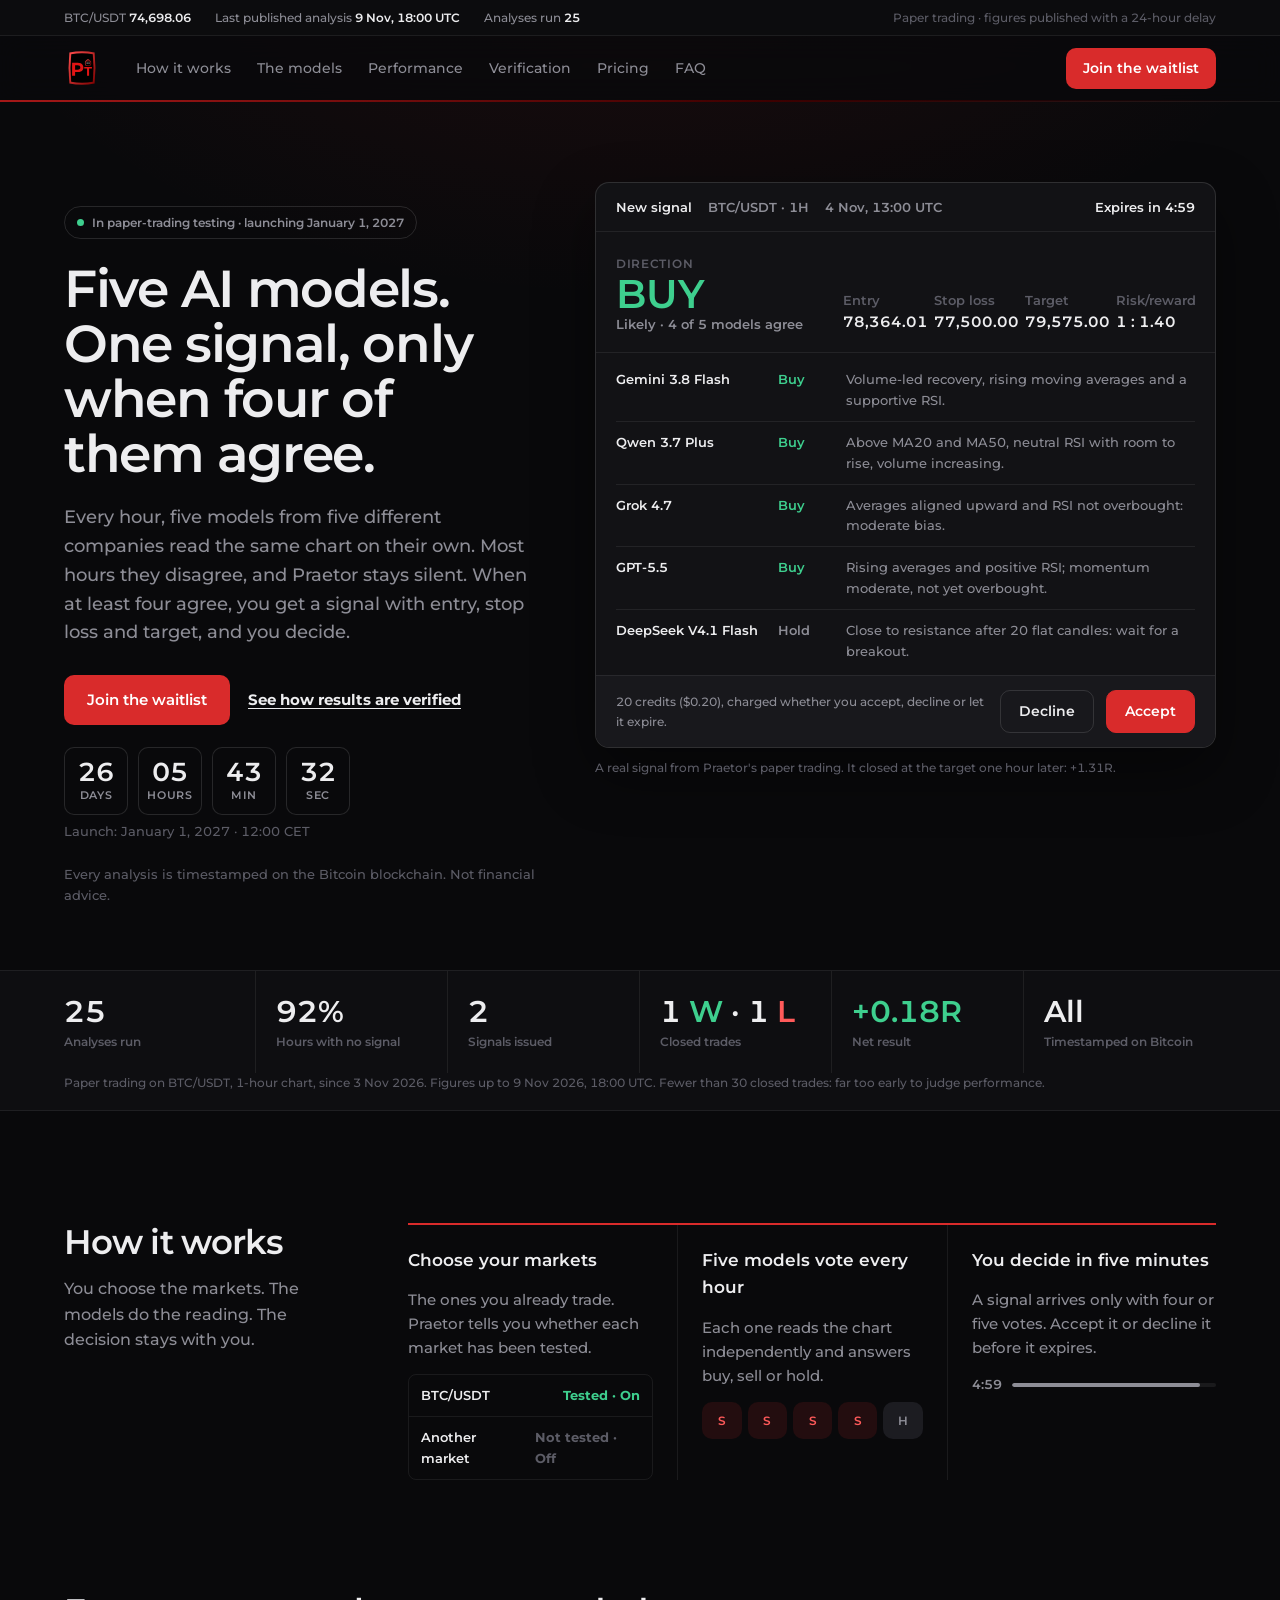
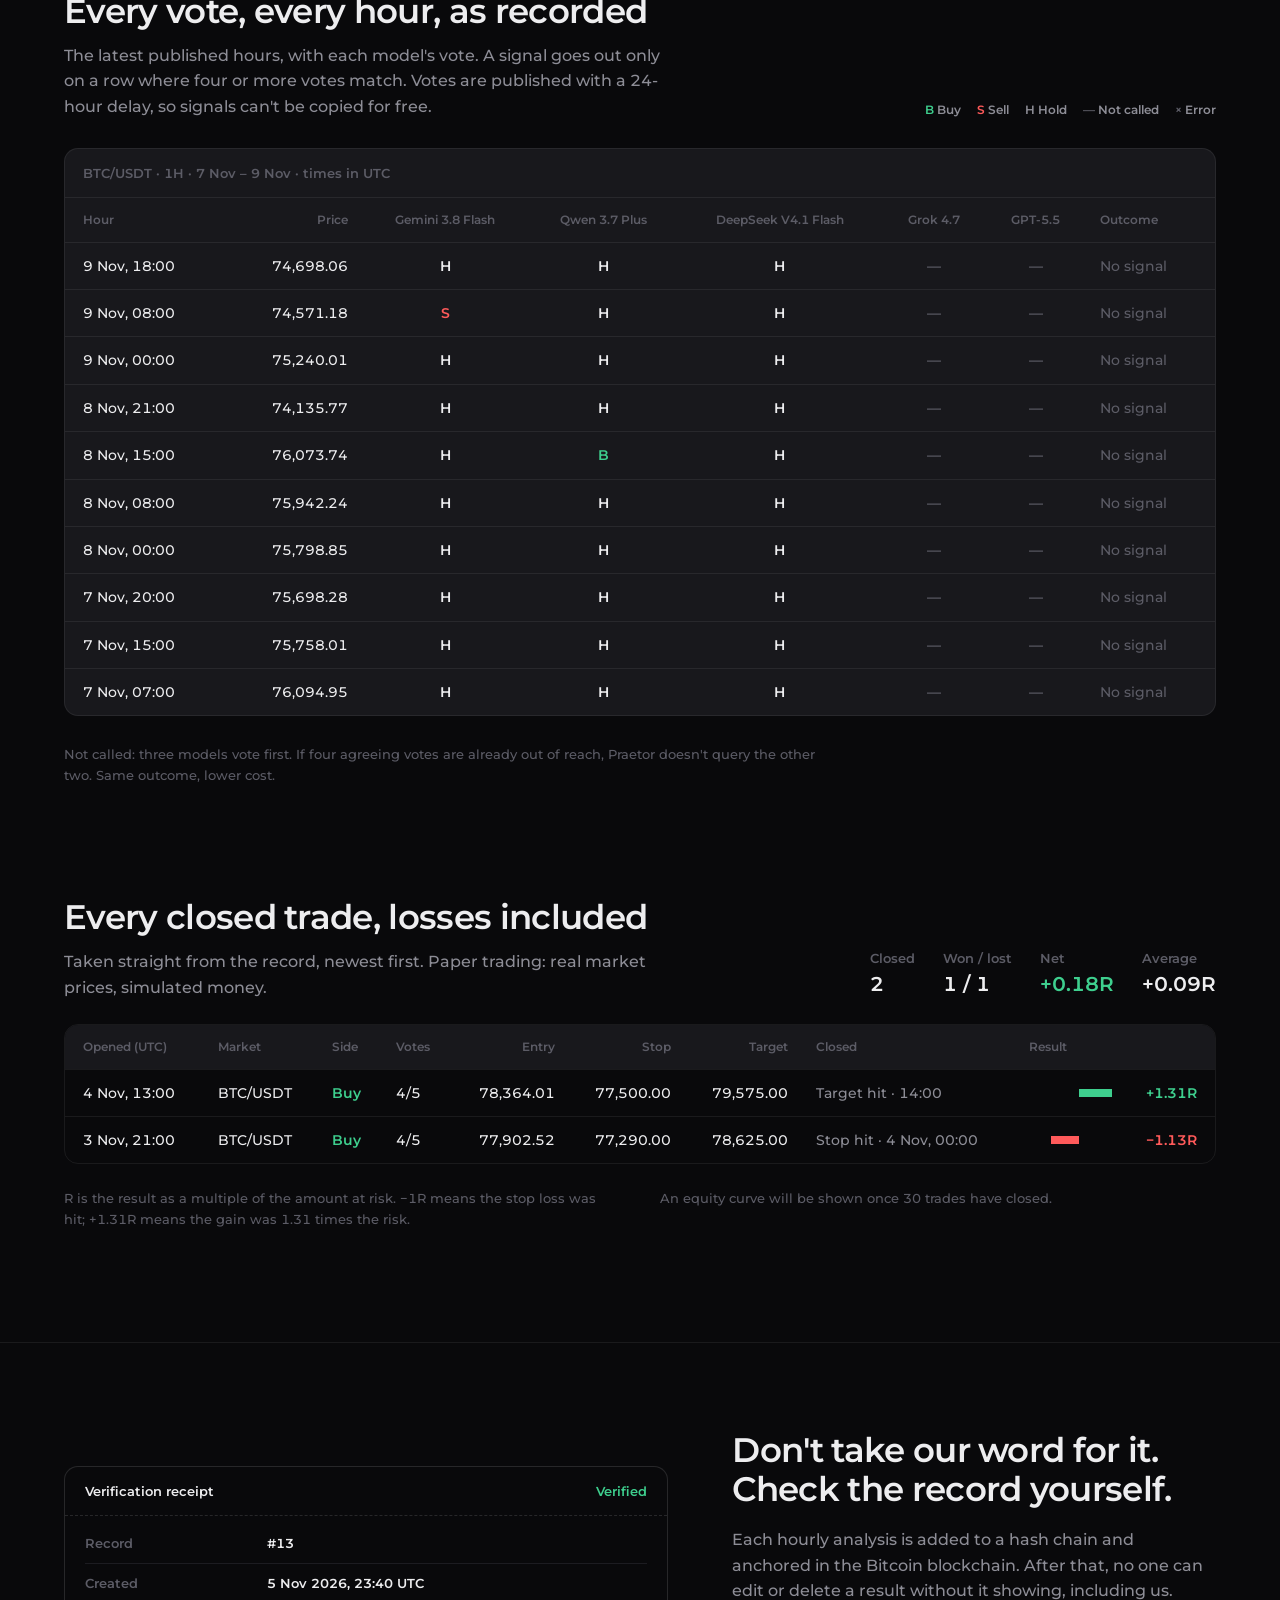
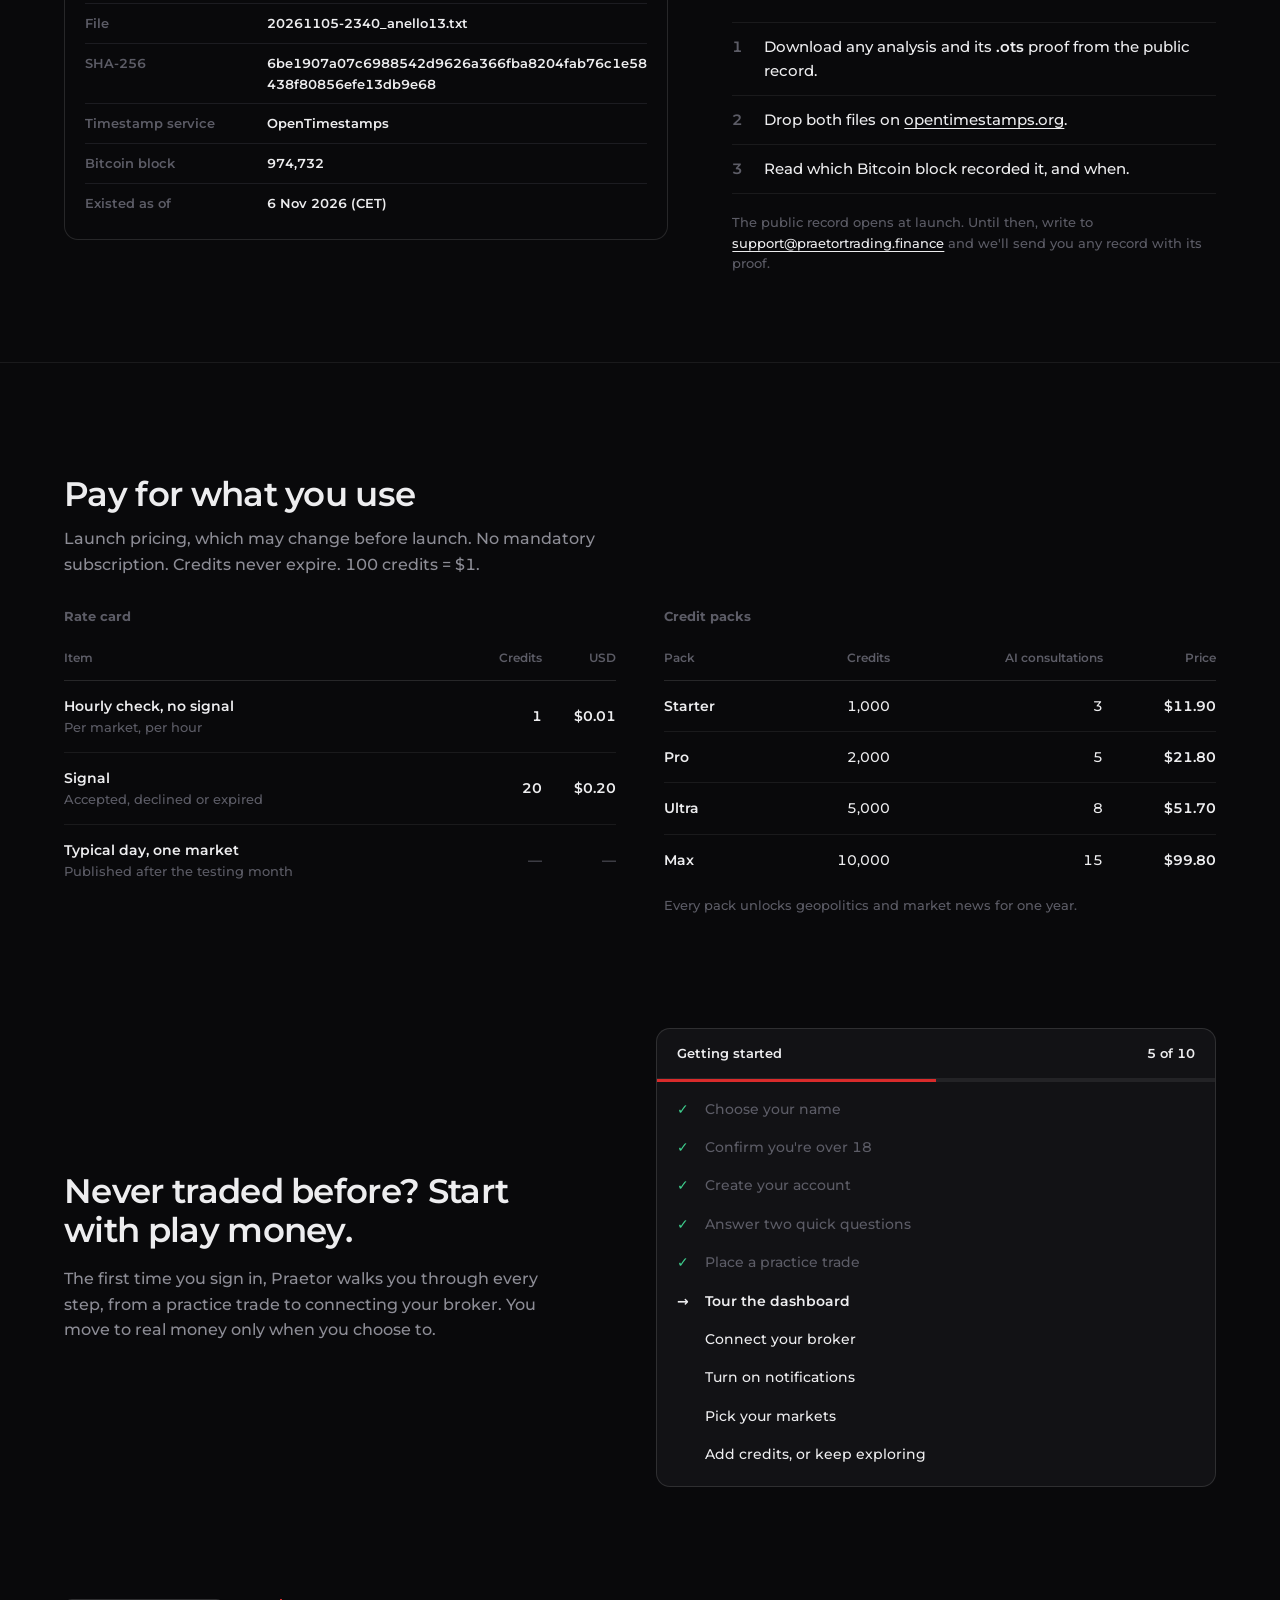
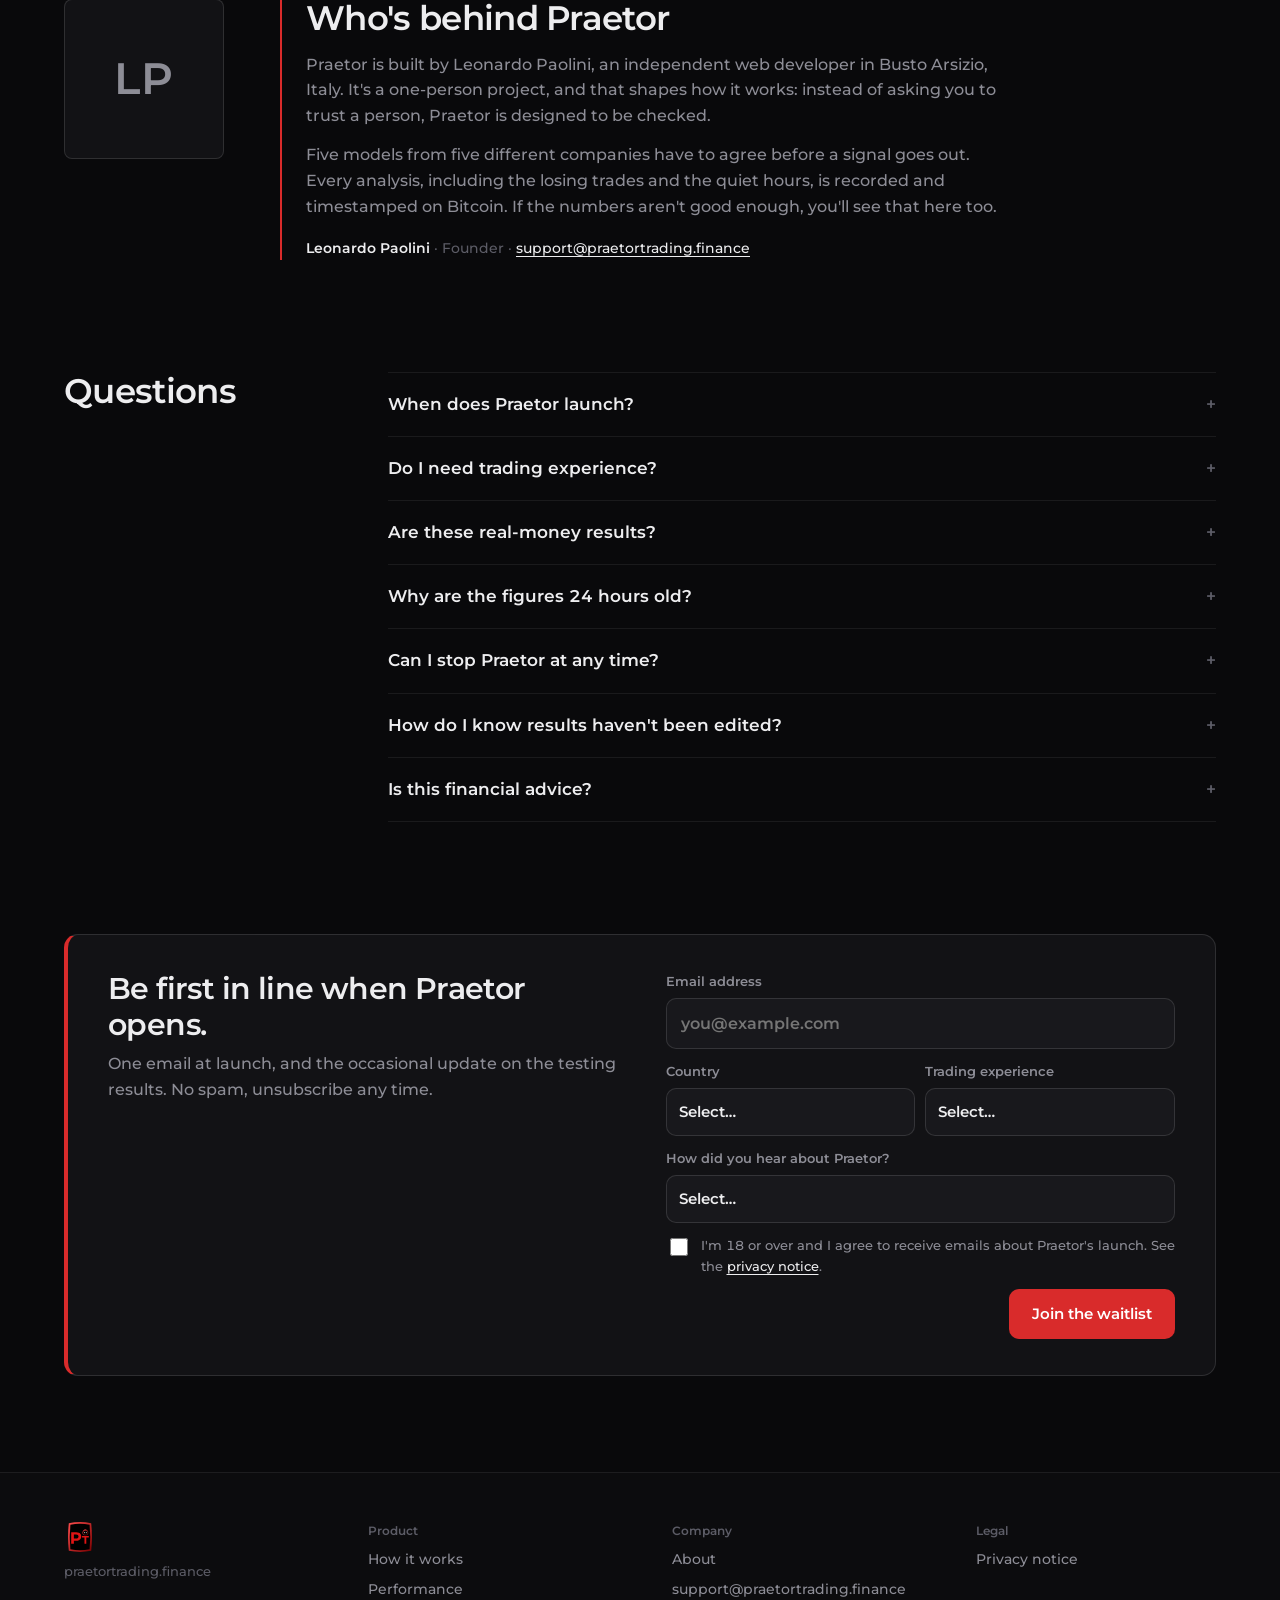
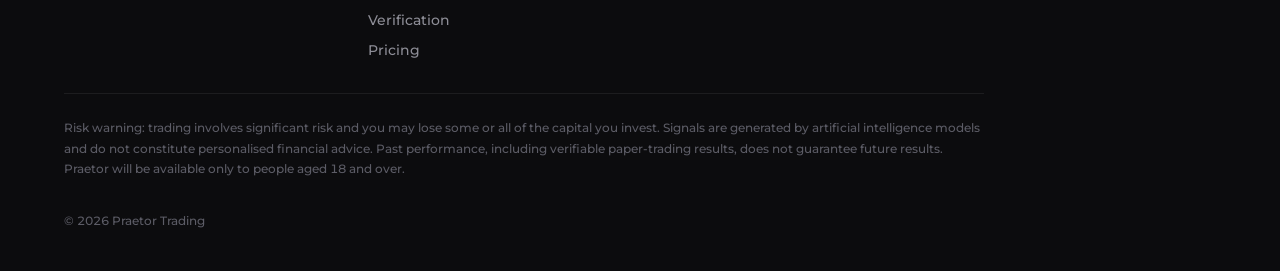
==== commit 66a1b687: "Colore barra del browser nero pro" ====
--- a/index.html
+++ b/index.html
@@ -5,7 +5,7 @@
 <meta name="viewport" content="width=device-width, initial-scale=1">
 <title>Praetor Trading — Five AI models, one signal</title>
 <meta name="description" content="Every hour, five AI models from five different companies analyse the same market. Praetor sends a signal only when at least four agree. Every analysis is timestamped on the Bitcoin blockchain.">
-<meta name="theme-color" content="#262624">
+<meta name="theme-color" content="#09090b">
 <meta property="og:type" content="website">
 <meta property="og:title" content="Praetor Trading — Five AI models, one signal">
 <meta property="og:description" content="A trading signal only when four of five AI models agree. Every analysis timestamped on Bitcoin.">
--- a/assets/styles.css
+++ b/assets/styles.css
@@ -8,8 +8,8 @@
   --bg:#262624; --bg-deep:#1d1d1b; --bg-band:#222220; --bg-bar:#1a1a18;
   --surface:#30302e; --surface-2:#2a2a28;
   --line:#3d3c39; --line-strong:#4a4945;
-  --text:#faf9f5; --muted:#c2c0b6; --faint:#9a988f;
-  --gain:#4ade80; --loss:#ff6b6b; --brand:#b81c1c; --brand-hover:#9e1717;
+  --text:#faf9f5; --muted:#c2c0b6; --faint:#5c5c66;
+  --gain:#3ecf8e; --loss:#ff5a5a; --brand:#d92b2b; --brand-hover:#e53535;
   --radius:10px; --radius-sm:6px;
   --wrap:1200px;
 }
@@ -29,10 +29,10 @@
 @media (prefers-reduced-motion:reduce){html{scroll-behavior:auto}*{transition:none!important}}
 
 /* Buttons */
-.btn{display:inline-flex;align-items:center;justify-content:center;min-height:46px;padding:12px 22px;border-radius:var(--radius-sm);font:inherit;font-size:15px;font-weight:700;text-decoration:none;cursor:pointer;border:1px solid transparent;transition:background-color .15s ease,border-color .15s ease}
+.btn{display:inline-flex;align-items:center;justify-content:center;min-height:46px;padding:12px 22px;border-radius:var(--radius-sm);font:inherit;font-size:15px;font-weight:600;text-decoration:none;cursor:pointer;border:1px solid transparent;transition:background-color .15s ease,border-color .15s ease}
 .btn-primary{background:var(--brand);color:#fff}
 .btn-primary:hover{background:var(--brand-hover);color:#fff}
-.btn-ghost{border-color:#6a6964;color:var(--text);background:transparent}
+.btn-ghost{border-color:rgba(255,255,255,.18);color:var(--text);background:transparent}
 .btn-ghost:hover{border-color:var(--text)}
 .btn-sm{min-height:40px;padding:8px 16px;font-size:14px}
 
@@ -50,15 +50,15 @@
 
 /* Sections */
 .section{padding-top:112px}
-.h2{font-size:34px;line-height:1.15;font-weight:700;letter-spacing:-.02em}
+.h2{font-size:34px;line-height:1.15;font-weight:600;letter-spacing:-.02em}
 .lead{color:var(--muted);max-width:620px}
 
 /* Hero */
 .hero{display:flex;flex-wrap:wrap;gap:56px;align-items:flex-start;padding-top:80px;padding-bottom:64px}
 .hero-copy{flex:1 1 400px;min-width:0;display:flex;flex-direction:column;gap:22px;padding-top:24px}
-.hero h1{font-size:clamp(36px,5vw,52px);line-height:1.06;font-weight:700;letter-spacing:-.025em}
+.hero h1{font-size:clamp(36px,5vw,52px);line-height:1.06;font-weight:600;letter-spacing:-.025em}
 .hero-copy .lead{font-size:18px;max-width:480px}
-.notice{display:inline-flex;align-self:flex-start;gap:8px;align-items:center;padding:6px 12px;border:1px solid var(--line-strong);border-radius:999px;font-size:12px;font-weight:700;color:var(--muted)}
+.notice{display:inline-flex;align-self:flex-start;gap:8px;align-items:center;padding:6px 12px;border:1px solid var(--line-strong);border-radius:999px;font-size:12px;font-weight:600;color:var(--muted)}
 .notice i{width:7px;height:7px;border-radius:50%;background:var(--gain)}
 .actions{display:flex;flex-wrap:wrap;align-items:center;gap:18px;padding-top:6px}
 .hero-visual{flex:1.35 1 520px;min-width:0;display:flex;flex-direction:column;gap:10px}
@@ -67,11 +67,11 @@
 .panel{background:var(--surface);border:1px solid var(--line-strong);border-radius:var(--radius);overflow:hidden}
 .panel-elevated{box-shadow:0 24px 60px rgba(0,0,0,.45)}
 .panel-head{display:flex;flex-wrap:wrap;align-items:center;gap:10px 16px;padding:14px 20px;border-bottom:1px solid var(--line);font-size:13px;font-weight:600;color:var(--muted)}
-.panel-head .title{color:var(--text);font-weight:700}
+.panel-head .title{color:var(--text);font-weight:600}
 .panel-head .end{margin-left:auto;color:var(--text)}
 .signal-main{display:flex;flex-wrap:wrap;gap:20px 40px;align-items:flex-end;padding:22px 20px 18px;border-bottom:1px solid var(--line)}
-.label{font-size:12px;font-weight:700;color:var(--faint);letter-spacing:.06em;text-transform:uppercase}
-.direction{font-size:40px;line-height:1;font-weight:800}
+.label{font-size:12px;font-weight:600;color:var(--faint);letter-spacing:.06em;text-transform:uppercase}
+.direction{font-size:40px;line-height:1;font-weight:600}
 .levels{flex:1 1 300px;display:grid;grid-template-columns:repeat(4,minmax(0,1fr));gap:12px;font-size:13px}
 .levels span{display:block;color:var(--faint);font-weight:600;white-space:nowrap}
 .levels b{white-space:nowrap}
@@ -82,7 +82,7 @@
 .vote span{color:var(--muted)}
 .panel-foot{display:flex;flex-wrap:wrap;align-items:center;gap:12px;padding:14px 20px;background:var(--surface-2);border-top:1px solid var(--line)}
 .panel-foot p{flex:1 1 220px;font-size:12px;color:var(--muted)}
-.fake-btn{font-size:14px;font-weight:700;padding:9px 18px;border-radius:var(--radius-sm);border:1px solid var(--line-strong)}
+.fake-btn{font-size:14px;font-weight:600;padding:9px 18px;border-radius:var(--radius-sm);border:1px solid var(--line-strong)}
 .fake-btn.primary{background:var(--brand);border-color:var(--brand);color:#fff}
 
 /* Stats band */
@@ -92,7 +92,7 @@
 .stats div:first-child{padding-left:0}
 .stats div:last-child{border-right:0}
 .stats dt{font-size:12px;font-weight:600;color:var(--faint)}
-.stats dd{margin:0;font-size:30px;line-height:1.1;font-weight:700}
+.stats dd{margin:0;font-size:30px;line-height:1.1;font-weight:600}
 .band-note{padding-bottom:18px;font-size:12px;color:var(--faint)}
 
 /* How it works */
@@ -102,15 +102,15 @@
 .steps li{padding:22px 24px 0;display:flex;flex-direction:column;gap:14px;border-left:1px solid var(--line)}
 .steps li:first-child{padding-left:0;border-left:0}
 .steps li:last-child{padding-right:0}
-.steps h3{font-size:17px;font-weight:700}
+.steps h3{font-size:17px;font-weight:600}
 .steps p{color:var(--muted);font-size:15px}
 .mini-list{border:1px solid var(--line);border-radius:8px;font-size:13px}
 .mini-list div{display:flex;justify-content:space-between;gap:8px;padding:10px 12px}
 .mini-list div+div{border-top:1px solid var(--line)}
-.chips{display:flex;gap:6px;font-size:12px;font-weight:800}
-.chips span{flex:1;text-align:center;padding:9px 0;border-radius:var(--radius-sm);background:#343432;color:var(--muted)}
-.chips .s{background:#3a2526;color:var(--loss)}
-.timer{display:flex;align-items:center;gap:10px;font-size:13px;font-weight:700;color:var(--muted)}
+.chips{display:flex;gap:6px;font-size:12px;font-weight:600}
+.chips span{flex:1;text-align:center;padding:9px 0;border-radius:var(--radius-sm);background:#1c1c21;color:var(--muted)}
+.chips .s{background:rgba(217,43,43,.12);color:var(--loss)}
+.timer{display:flex;align-items:center;gap:10px;font-size:13px;font-weight:600;color:var(--muted)}
 .timer i{flex:1;height:4px;border-radius:2px;background:var(--line);position:relative;overflow:hidden}
 .timer i::after{content:"";position:absolute;inset:0 8% 0 0;background:var(--muted);border-radius:2px}
 
@@ -119,16 +119,16 @@
 .table-wrap.tinted{background:var(--surface-2)}
 table{width:100%;border-collapse:collapse;font-size:14px}
 caption{text-align:left;padding:14px 18px;font-size:13px;font-weight:600;color:var(--faint);border-bottom:1px solid var(--line)}
-th{text-align:left;font-size:12px;font-weight:700;color:var(--faint);padding:12px 14px}
+th{text-align:left;font-size:12px;font-weight:600;color:var(--faint);padding:12px 14px}
 td{padding:12px 14px;border-top:1px solid var(--line)}
 th:first-child,td:first-child{padding-left:18px}
 th:last-child,td:last-child{padding-right:18px}
 .num{text-align:right}
 .c{text-align:center}
 .matrix{min-width:820px}
-.matrix td.c{font-weight:800}
+.matrix td.c{font-weight:600}
 .matrix .nc{color:var(--faint);font-weight:500}
-.matrix tr.signal td{background:#33272a;border-top:1px solid var(--brand);border-bottom:1px solid var(--brand);font-weight:700}
+.matrix tr.signal td{background:rgba(217,43,43,.10);border-top:1px solid var(--brand);border-bottom:1px solid var(--brand);font-weight:600}
 .legend{display:flex;flex-wrap:wrap;gap:8px 16px;font-size:12px;font-weight:600;color:var(--muted)}
 .split-head{display:flex;flex-wrap:wrap;justify-content:space-between;align-items:flex-end;gap:16px 48px}
 .split-head > div:first-child{flex:1 1 460px;display:flex;flex-direction:column;gap:12px}
@@ -137,7 +137,7 @@
 /* Performance */
 .summary{margin:0;display:flex;flex-wrap:wrap;gap:8px 28px;font-size:13px}
 .summary dt{color:var(--faint);font-weight:600}
-.summary dd{margin:0;font-size:20px;font-weight:700}
+.summary dd{margin:0;font-size:20px;font-weight:600}
 .perf{min-width:900px}
 .perf thead tr{background:var(--surface-2)}
 .rbar{display:flex;align-items:center;gap:10px}
@@ -151,12 +151,12 @@
 .verify{background:var(--bg-deep);border-top:1px solid var(--line);border-bottom:1px solid var(--line);margin-top:112px}
 .verify .wrap{display:flex;flex-wrap:wrap-reverse;gap:48px 64px;align-items:center;padding-top:88px;padding-bottom:88px}
 .receipt{flex:1.2 1 480px;min-width:0;border:1px solid var(--line-strong);border-radius:var(--radius);background:var(--bg)}
-.receipt-head{display:flex;justify-content:space-between;flex-wrap:wrap;gap:8px;padding:14px 20px;border-bottom:1px dashed var(--line-strong);font-size:13px;font-weight:700}
+.receipt-head{display:flex;justify-content:space-between;flex-wrap:wrap;gap:8px;padding:14px 20px;border-bottom:1px dashed var(--line-strong);font-size:13px;font-weight:600}
 .receipt dl{margin:0;padding:8px 20px 16px;font-size:13px}
-.receipt dl div{display:grid;grid-template-columns:170px 1fr;gap:12px;padding:9px 0;border-bottom:1px solid #33332f}
+.receipt dl div{display:grid;grid-template-columns:170px 1fr;gap:12px;padding:9px 0;border-bottom:1px solid #1c1c21}
 .receipt dl div:last-child{border-bottom:0}
 .receipt dt{color:var(--faint);font-weight:600}
-.receipt dd{margin:0;font-weight:700;word-break:break-all}
+.receipt dd{margin:0;font-weight:600;word-break:break-all}
 .verify-copy{flex:1 1 380px;min-width:0;display:flex;flex-direction:column;gap:18px}
 .numbered{margin:0;padding:0;list-style:none;border-top:1px solid var(--line);font-size:15px}
 .numbered li{display:grid;grid-template-columns:32px 1fr;padding:12px 0;border-bottom:1px solid var(--line)}
@@ -179,17 +179,17 @@
 .progress i{display:block;width:50%;height:3px;background:var(--brand)}
 .checklist ol{margin:0;padding:8px 20px 12px;list-style:none;font-size:14px}
 .checklist li{display:flex;gap:12px;padding:8px 0}
-.checklist li span{width:16px;font-weight:800}
+.checklist li span{width:16px;font-weight:600}
 .checklist li.done{color:var(--faint)}
 .checklist li.done span{color:var(--gain)}
-.checklist li.now{font-weight:700}
+.checklist li.now{font-weight:600}
 
 /* FAQ */
 .faq{display:flex;flex-wrap:wrap;gap:32px 64px}
 .faq .h2{flex:1 1 260px}
 .faq-list{flex:999 1 600px;min-width:0;border-top:1px solid var(--line)}
 details{border-bottom:1px solid var(--line);padding:18px 0}
-summary{cursor:pointer;list-style:none;font-size:17px;font-weight:700;display:flex;justify-content:space-between;gap:16px}
+summary{cursor:pointer;list-style:none;font-size:17px;font-weight:600;display:flex;justify-content:space-between;gap:16px}
 summary::-webkit-details-marker{display:none}
 summary::after{content:"+";color:var(--faint);font-weight:600}
 details[open] summary::after{content:"\2212"}
@@ -199,10 +199,10 @@
 .waitlist{padding-top:112px;padding-bottom:96px}
 .waitlist-box{border:1px solid var(--line-strong);border-left:4px solid var(--brand);border-radius:var(--radius);background:var(--surface);padding:36px 40px;display:flex;flex-wrap:wrap;align-items:flex-start;gap:24px 48px}
 .waitlist-box > div{flex:1 1 400px;display:flex;flex-direction:column;gap:8px}
-.waitlist-box h2{font-size:30px;line-height:1.2;font-weight:700;letter-spacing:-.02em}
+.waitlist-box h2{font-size:30px;line-height:1.2;font-weight:600;letter-spacing:-.02em}
 .form{flex:1 1 400px;display:flex;flex-direction:column;gap:12px}
 .form-row{display:flex;flex-wrap:wrap;gap:10px}
-.form label.field{display:flex;flex-direction:column;gap:6px;font-size:13px;font-weight:700;color:var(--muted)}
+.form label.field{display:flex;flex-direction:column;gap:6px;font-size:13px;font-weight:600;color:var(--muted)}
 .form-row .field{flex:1 1 200px}
 .form input[type=email]{font:inherit;font-size:16px;color:var(--text);background:var(--bg);border:1px solid var(--line-strong);border-radius:var(--radius-sm);padding:12px 14px;min-height:46px}
 .form input[type=email]:focus{border-color:var(--text);outline:none}
@@ -223,8 +223,8 @@
 
 /* Legal pages */
 .doc{max-width:760px;padding-top:64px;padding-bottom:96px;display:flex;flex-direction:column;gap:22px}
-.doc h1{font-size:40px;line-height:1.1;font-weight:700;letter-spacing:-.02em}
-.doc h2{font-size:20px;font-weight:700;margin-top:18px}
+.doc h1{font-size:40px;line-height:1.1;font-weight:600;letter-spacing:-.02em}
+.doc h2{font-size:20px;font-weight:600;margin-top:18px}
 .doc p,.doc li{color:var(--muted)}
 .doc ul{margin:0;padding-left:22px;display:flex;flex-direction:column;gap:6px}
 .doc strong{color:var(--text)}
@@ -253,7 +253,7 @@
 .founder{display:flex;flex-wrap:wrap;gap:32px 56px;align-items:flex-start}
 .portrait{flex:0 0 auto}
 .portrait img,.avatar{width:160px;height:160px;border-radius:8px;object-fit:cover;border:1px solid var(--line-strong)}
-.avatar{display:flex;align-items:center;justify-content:center;background:var(--surface);font-size:44px;font-weight:700;color:var(--muted);letter-spacing:.02em}
+.avatar{display:flex;align-items:center;justify-content:center;background:var(--surface);font-size:44px;font-weight:600;color:var(--muted);letter-spacing:.02em}
 .founder-copy{flex:1 1 480px;min-width:0;max-width:720px;display:flex;flex-direction:column;gap:14px;padding-left:24px;border-left:2px solid var(--brand)}
 .founder-copy p{color:var(--muted)}
 .founder-copy .sign{color:var(--text);font-size:14px;padding-top:4px}
@@ -268,11 +268,34 @@
 .countdown{display:flex;flex-direction:column;gap:6px}
 .cd-units{display:flex;gap:10px}
 .cd-units div{display:flex;flex-direction:column;align-items:center;min-width:64px;padding:10px 8px;border:1px solid var(--line-strong);border-radius:var(--radius-sm);background:var(--bg)}
-.cd-units b{font-size:26px;font-weight:800;line-height:1.1;font-variant-numeric:tabular-nums}
-.cd-units span{font-size:11px;font-weight:700;text-transform:uppercase;letter-spacing:.06em;color:var(--muted)}
+.cd-units b{font-size:26px;font-weight:600;line-height:1.1;font-variant-numeric:tabular-nums}
+.cd-units span{font-size:11px;font-weight:600;text-transform:uppercase;letter-spacing:.06em;color:var(--muted)}
 .cd-note{margin:0}
 /* Waitlist form message */
-.form-msg{margin:0;font-size:15px;font-weight:700}
+.form-msg{margin:0;font-size:15px;font-weight:600}
 .form-msg.ok{color:var(--gain)}
 .form-msg.err{color:var(--loss)}
 .form [hidden]{display:none!important}
+
+/* ===== STILE PRO (21/11/2026) — stesso tema nero dell'app ===== */
+:root{
+  --bg:#09090b; --bg-deep:#09090b; --bg-band:#0e0e11; --bg-bar:#0c0c0e;
+  --surface:#121215; --surface-2:#18181c;
+  --line:rgba(255,255,255,.07); --line-strong:rgba(255,255,255,.12);
+  --text:#ededef; --muted:#8d8d96; --faint:#5c5c66;
+  --gain:#3ecf8e; --loss:#ff5a5a; --brand:#d92b2b; --brand-hover:#e53535;
+  --radius:14px; --radius-sm:10px;
+}
+body{font-weight:500;-webkit-font-smoothing:antialiased;background:radial-gradient(ellipse 80% 600px at 50% -120px,rgba(217,43,43,.10),transparent 70%),var(--bg)}
+b,strong{font-weight:600}
+h1,h2,h3,.h2,.btn,th{font-weight:600!important}
+[style*="font-weight:800"],[style*="font-weight: 800"]{font-weight:600!important}
+.site-header{background:rgba(9,9,11,.82);backdrop-filter:blur(14px) saturate(1.2);-webkit-backdrop-filter:blur(14px) saturate(1.2);border-bottom:1px solid var(--line);position:sticky}
+.site-header:after{content:"";position:absolute;left:0;right:0;bottom:-1px;height:2px;background:linear-gradient(90deg,#a51818,#3d0000 60%,transparent)}
+.nav{font-weight:500}
+.btn{border-radius:10px}
+.btn-ghost{border-color:var(--line-strong);background:var(--surface-2)}
+.btn-ghost:hover{border-color:rgba(255,255,255,.25);background:#222228}
+.strip{font-weight:500}
+input,select,textarea{background:var(--surface-2)!important;border:1px solid var(--line-strong)!important;border-radius:10px!important;color:var(--text)!important}
+input:focus,select:focus,textarea:focus{border-color:var(--brand)!important;box-shadow:0 0 0 3px rgba(217,43,43,.15)!important;outline:none}
